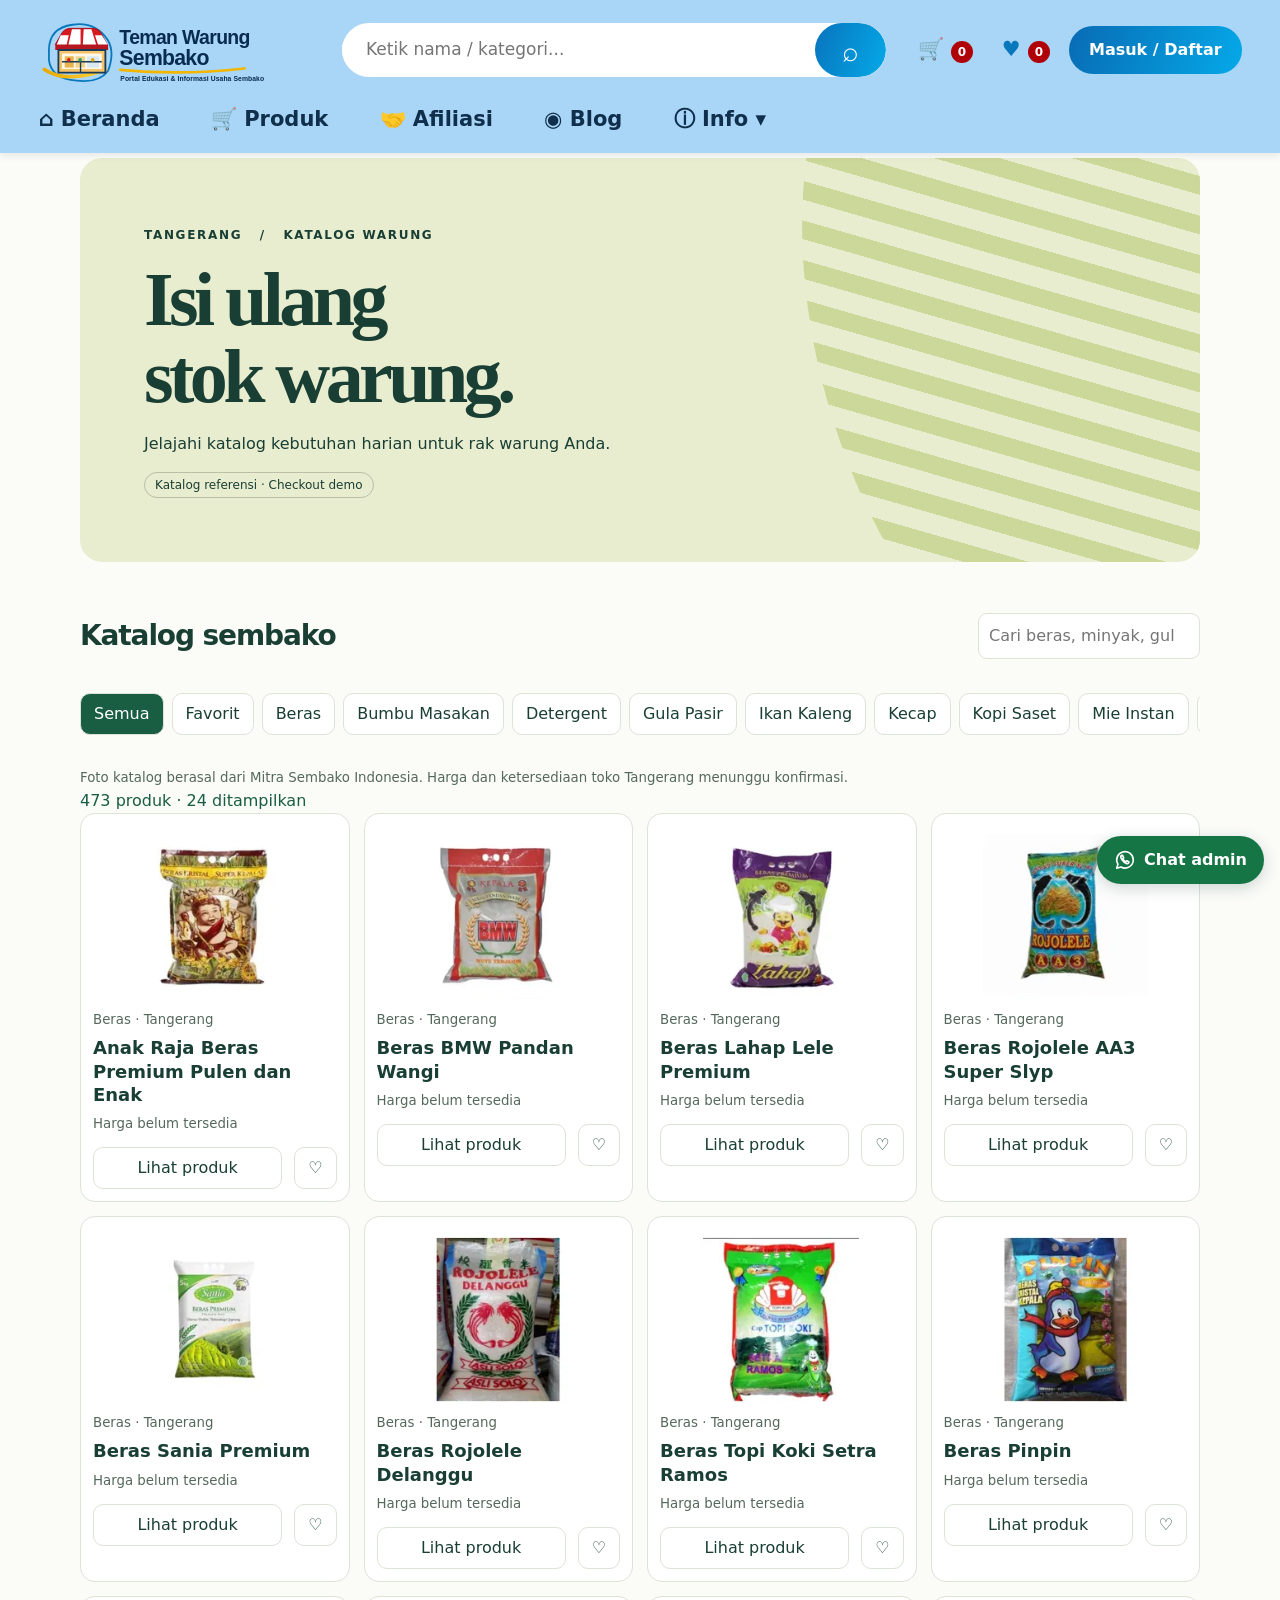
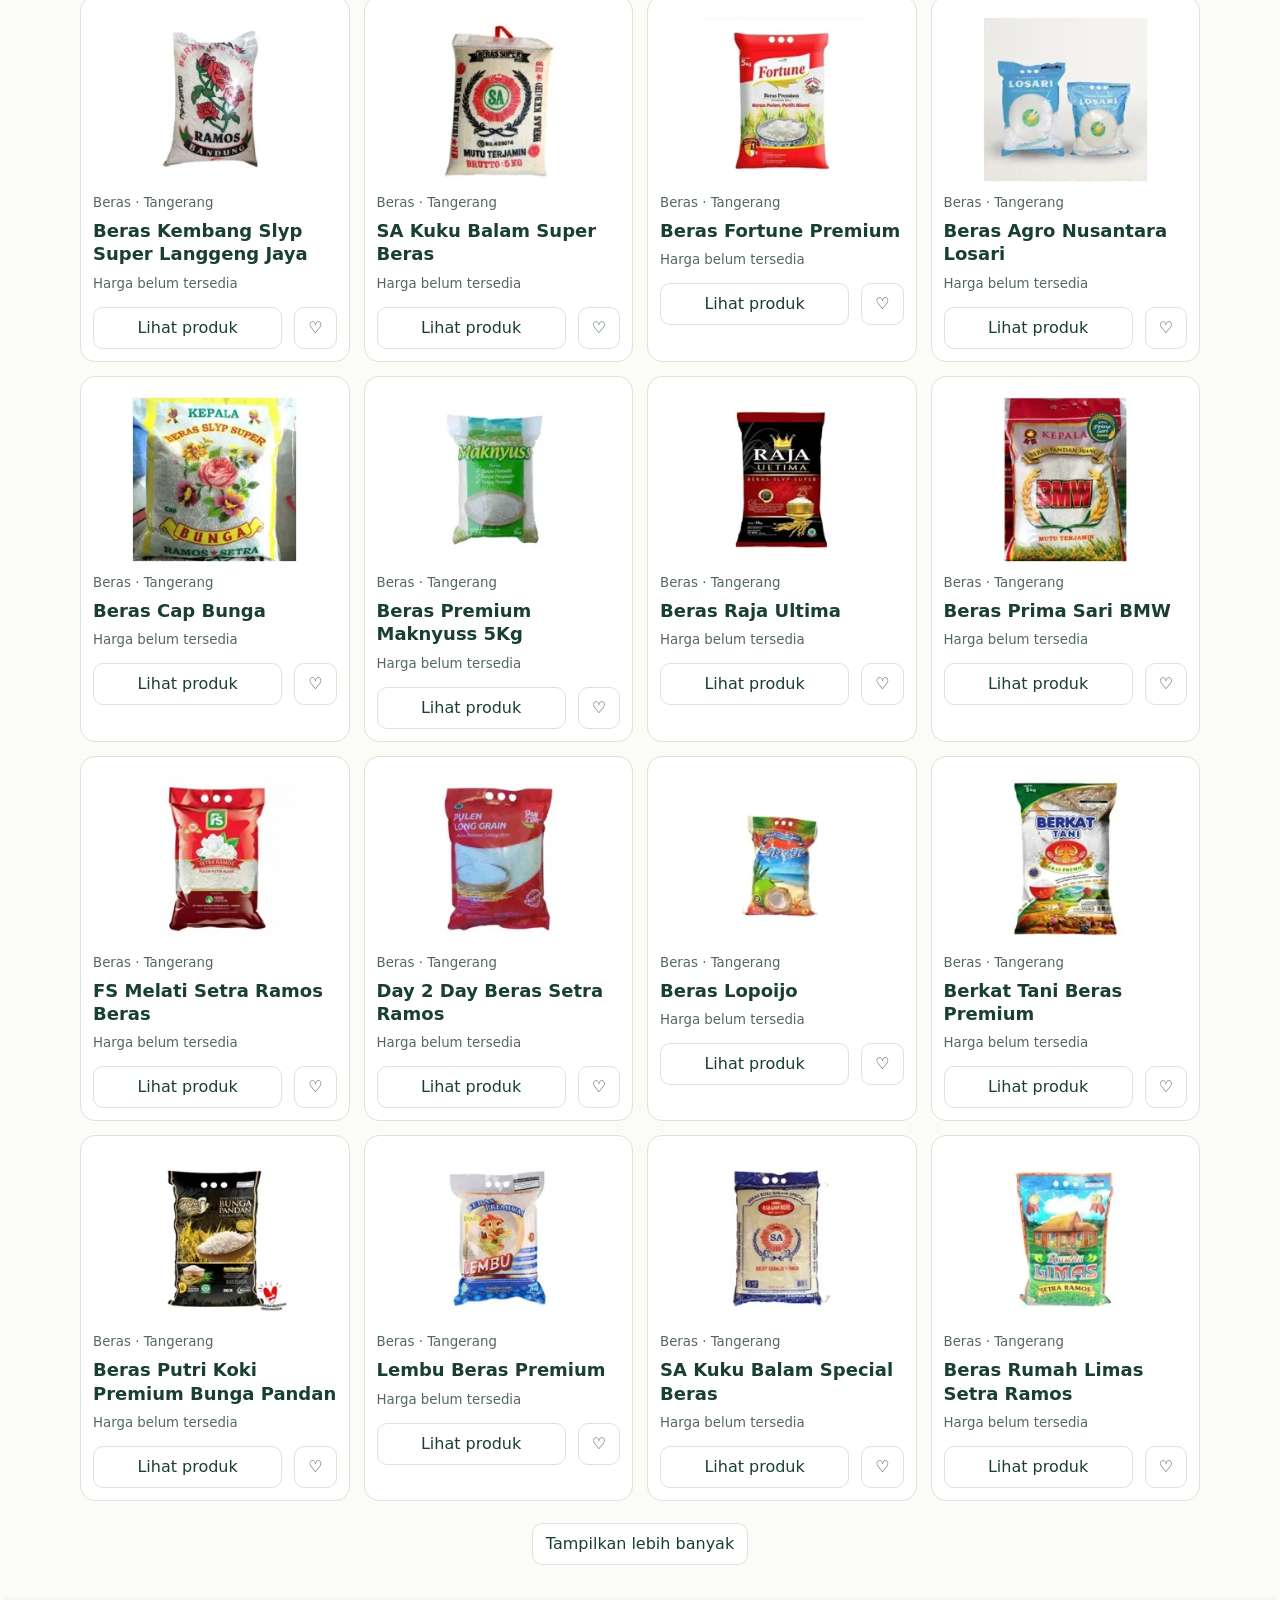
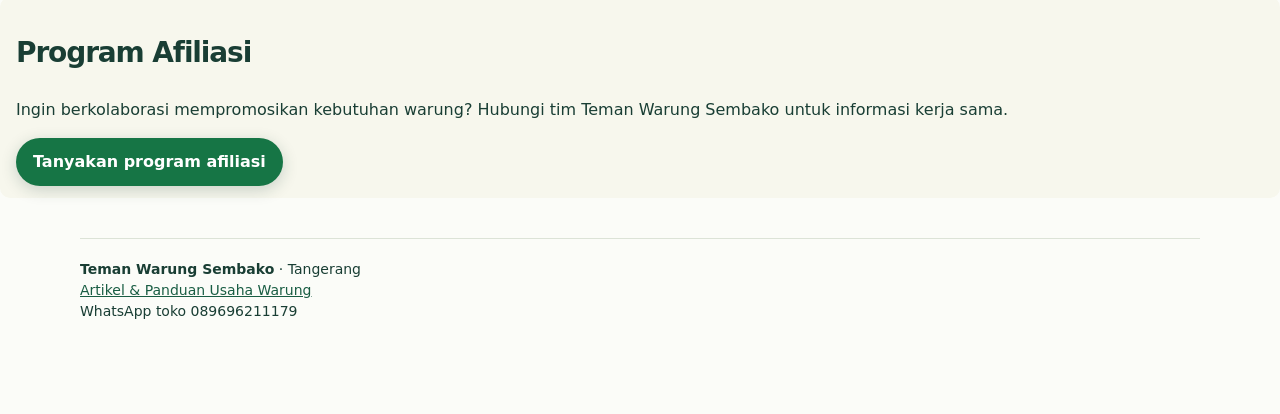
==== index.html @ 66d28ff1 "Integrate account login modal entry point" ====
<!doctype html><html lang="id"><head><meta charset="utf-8"><link rel="icon" type="image/svg+xml" href="/assets/teman-warung-sembako-icon.svg"><meta name="viewport" content="width=device-width,initial-scale=1"><meta name="description" content="Teman Warung Sembako menyediakan katalog kebutuhan warung di Tangerang serta panduan memilih produk dan mengelola usaha warung."><meta name="robots" content="index,follow"><link rel="canonical" href="https://teman-warung-sembangko.vercel.app/"><title>Teman Warung Sembako | Katalog Sembako Tangerang & Panduan Warung</title><meta property="og:title" content="Teman Warung Sembako"><meta property="og:description" content="Katalog kebutuhan warung dan panduan praktis usaha sembako di Tangerang.">
<style>
:root{--ink:#193e34;--green:#195d43;--cream:#f7f7ed;--line:#dce3d7}*{box-sizing:border-box}body{margin:0;color:var(--ink);background:#fbfcf8;font:16px/1.5 system-ui,sans-serif}header,main,footer{width:min(1120px,92%);margin:auto}header,.bar,.row{display:flex;align-items:center;justify-content:space-between;gap:12px}header{padding:20px 0}.brand{font-weight:850;letter-spacing:-.05em;font-size:22px}.brand i{font-style:normal;background:var(--green);color:#fff;padding:6px 9px;border-radius:10px;margin-right:8px}button,input,select,textarea{font:inherit}button{cursor:pointer;border:1px solid var(--line);border-radius:10px;background:white;color:var(--ink);padding:8px 13px}button:hover,button:focus-visible{border-color:var(--green)}.primary,.active{background:var(--green);color:white}.hero{background:#e9edcf;border-radius:22px;position:relative;overflow:hidden;padding:clamp(25px,5vw,66px);margin:5px 0 30px}.hero:after{content:"";position:absolute;right:-8%;top:-55%;width:42%;height:200%;background:repeating-linear-gradient(32deg,#ccd899 0 18px,transparent 18px 38px);transform:rotate(-16deg);border-radius:50%;pointer-events:none}.hero>*{position:relative;z-index:1}.eyebrow{font-size:12px;letter-spacing:.14em;font-weight:750;text-transform:uppercase}h1{font:700 clamp(36px,6vw,76px)/1.02 Georgia,serif;letter-spacing:-.06em;margin:15px 0}.hero p{max-width:65%}h2{letter-spacing:-.04em;font-size:28px}.filters{display:flex;flex-wrap:wrap;gap:8px;margin:8px 0 20px}.bar input,input,select,textarea{border:1px solid var(--line);border-radius:9px;padding:10px;background:white;color:var(--ink);max-width:100%}.grid{display:grid;grid-template-columns:repeat(4,1fr);gap:14px}.card{border:1px solid var(--line);background:white;padding:12px;border-radius:15px}.art{display:grid;place-items:center;width:100%;border:0;border-radius:10px;background:var(--tint);height:140px;position:relative}.art svg{width:85px;height:100px;filter:drop-shadow(2px 6px 2px #0002)}.card h3{margin:5px 0;font-size:18px}.card small,small{color:#55685c}.card .row{margin-top:12px}.card .row button:first-child{flex:1}.card p{margin:4px 0}.tag{display:inline-block;border:1px solid #bbbfa6;border-radius:30px;padding:3px 10px;font-size:12px}.notice,aside{background:var(--cream);padding:12px 16px;border-radius:10px}footer{margin:40px auto 20px;border-top:1px solid var(--line);padding-top:20px;font-size:14px}dialog{border:1px solid var(--line);border-radius:18px;width:min(480px,94vw);color:var(--ink);max-height:90dvh;padding:22px}dialog::backdrop{background:#112b2588}dialog h2{margin:0;font-size:22px}dialog .bar{margin-bottom:16px}label{display:grid;gap:3px;margin:10px 0}dialog input,dialog select,dialog textarea{width:100%}.line{border-bottom:1px solid var(--line);padding:10px 0}.muted{font-size:13px}.full{width:100%;margin-top:12px}#status{min-height:1.5em;color:var(--green)}@media(max-width:760px){.grid{grid-template-columns:repeat(2,1fr)}.brand{font-size:17px}.hero:after{right:-20%}.bar.search{align-items:stretch;flex-direction:column}.bar.search h2{margin:0}.hero p{max-width:80%}}@media(max-width:420px){.card{padding:8px}.card .row{gap:4px}.card button{padding:7px}.brand i{display:none}.grid{gap:8px}.art{height:112px}}
.photo{display:block;width:100%;height:100%;max-width:210px;aspect-ratio:1;justify-self:center;background-size:400% 400%;background-repeat:no-repeat}.art{height:auto;aspect-ratio:1.5;background:#fff}.art .photo{height:auto;width:min(100%,165px)}.filters{flex-wrap:nowrap;overflow:auto;padding:5px 0 10px}.filters button{white-space:nowrap}.card h3{line-height:1.3}.more[hidden]{display:none}.more{display:block;margin:22px auto}.imgdetail{height:auto;aspect-ratio:2}.imgdetail .photo{width:min(100%,210px)}@media(max-width:600px){.art{aspect-ratio:1.1}.art .photo{max-width:140px}}.wa-cta{display:inline-flex;align-items:center;justify-content:center;gap:8px;background:#167545;color:#fff;border-radius:28px;padding:12px 17px;text-decoration:none;font-weight:700;box-shadow:0 4px 16px #143c3033}.wa-cta:focus-visible{outline:3px solid #dc981e;outline-offset:3px}.wa-cta svg{width:22px;height:22px;fill:none;stroke:currentColor;stroke-linejoin:round;stroke-width:1.8}#waFloat{position:fixed;bottom:max(16px,env(safe-area-inset-bottom));right:16px;z-index:4}#waDialog{margin-top:16px}footer{padding-bottom:72px}.site-header{width:100%;margin:0;padding:16px 0 0;background:#a9d5f6;color:#123b5b;box-shadow:0 2px 8px #102b421c;position:relative;z-index:5}.header-inner{width:min(1320px,94%);margin:auto}.header-top{display:flex;align-items:center;justify-content:space-between;gap:22px;flex-wrap:wrap}.site-header .brand{display:flex;align-items:center;gap:9px;color:#102f4c;text-decoration:none;font-size:clamp(17px,2vw,23px);font-weight:850;letter-spacing:-.04em;white-space:nowrap}.site-header .brand i{font-style:normal;border:1px solid #174e73;border-radius:50%;padding:9px 7px;background:transparent;color:#123b5b;font-size:18px}.header-search{display:flex;align-items:center;flex:1;max-width:650px;min-width:220px;background:#fff;border-radius:32px;overflow:hidden;height:54px}.header-search input{border:0!important;outline:0;box-shadow:none;width:100%;padding:0 24px!important;font-size:17px}.header-search button{height:54px;width:78px;border:0;border-radius:32px;background:linear-gradient(110deg,#0874bd,#05a9e8);color:white;font-size:28px}.header-actions{display:flex;align-items:center;gap:9px}.header-actions button{border:0;background:transparent;color:#0878bd;font-size:21px;font-weight:750;padding:8px 10px}.header-actions button span{display:inline-grid;place-items:center;min-width:22px;height:22px;padding:0 5px;border-radius:20px;background:#b00008;color:#fff;font-size:12px}.header-actions .login-button{border-radius:28px;background:linear-gradient(110deg,#086bb4,#05a9e8);color:#fff;font-size:16px;padding:12px 20px}.main-nav{display:flex;align-items:center;gap:clamp(18px,4vw,52px);padding:20px 0 17px;flex-wrap:wrap}.main-nav>a,.info-menu summary{color:#102f4c;text-decoration:none;font-size:clamp(16px,1.7vw,21px);font-weight:650;cursor:pointer;list-style:none}.info-menu{position:relative}.info-menu summary::-webkit-details-marker{display:none}.info-dropdown{position:absolute;top:calc(100% + 12px);left:0;min-width:175px;padding:9px;background:#fff;border:1px solid #d6e8f5;border-radius:12px;box-shadow:0 10px 25px #123b5b20;display:grid;gap:5px}.info-dropdown a{padding:8px 10px;color:#123b5b;text-decoration:none;border-radius:7px}.info-dropdown a:hover{background:#eaf6ff}@media(max-width:760px){.header-top{gap:10px}.header-search{order:3;flex-basis:100%;max-width:none;height:46px}.header-search button{height:46px;width:60px}.header-actions{margin-left:auto}.header-actions .login-button{font-size:13px;padding:10px 13px}.main-nav{gap:17px;padding:15px 0}.main-nav>a,.info-menu summary{font-size:15px}}@media(max-width:430px){.site-header .brand span{max-width:155px;white-space:normal;line-height:1.1}.header-actions{gap:2px}.header-actions button{font-size:17px;padding:6px}.header-actions .login-button{font-size:12px}.main-nav{gap:12px}.main-nav>a,.info-menu summary{font-size:13px}}.site-header .brand{display:flex;align-items:center;flex:0 0 auto;line-height:0}.site-header .brand img{display:block;width:clamp(220px,22vw,310px);height:auto;max-height:78px;object-fit:contain}.site-header .brand i{display:none}@media(max-width:760px){.site-header .brand img{width:clamp(190px,48vw,260px);max-height:66px}}@media(max-width:430px){.site-header .brand img{width:190px;max-height:58px}}</style></head><body><header class="site-header"><div class="header-inner"><div class="header-top"><a class="brand" href="/" aria-label="Teman Warung Sembako - Beranda"><img src="/assets/teman-warung-sembako-logo.svg" alt="Teman Warung Sembako — Portal Edukasi dan Informasi Usaha Sembako"></a><form class="header-search" id="headerSearch" action="/" role="search"><input type="search" name="q" id="searchTop" placeholder="Ketik nama / kategori..." aria-label="Cari artikel dan panduan"><button type="submit" aria-label="Cari">⌕</button></form><div class="header-actions"><button type="button" id="basket" aria-label="Keranjang">🛒 <span id="basketCount">0</span></button><button type="button" id="favoriteTop" aria-label="Favorit">♥ <span id="favoriteCount">0</span></button><button type="button" id="accountTop" class="login-button">Masuk / Daftar</button></div></div><nav class="main-nav" aria-label="Navigasi utama"><a href="/">⌂ Beranda</a><a href="/#katalog">🛒 Produk</a><a href="/#afiliasi">🤝 Afiliasi</a><a href="/blog/">◉ Blog</a><details class="info-menu"><summary>ⓘ Info ▾</summary><div class="info-dropdown"><a href="/#tentang">Tentang Kami</a><a href="/#kontak">Hubungi Kami</a></div></details></nav></div></header><main><section class="hero"><span class="eyebrow">Tangerang &nbsp; / &nbsp; Katalog warung</span><h1>Isi ulang<br>stok warung.</h1><p>Jelajahi katalog kebutuhan harian untuk rak warung Anda.</p><span class="tag">Katalog referensi · Checkout demo</span></section><section id="katalog"><div class="bar search"><h2>Katalog sembako</h2><input id="search" type="search" placeholder="Cari beras, minyak, gula…" aria-label="Cari produk"></div><div class="filters" id="filters"></div><small>Foto katalog berasal dari Mitra Sembako Indonesia. Harga dan ketersediaan toko Tangerang menunggu konfirmasi.</small><div id="status" role="status"></div><div id="grid" class="grid"></div></section><button class="more" id="more" hidden>Tampilkan lebih banyak</button></main><section id="afiliasi" class="notice" style="margin:32px 0"><h2>Program Afiliasi</h2><p>Ingin berkolaborasi mempromosikan kebutuhan warung? Hubungi tim Teman Warung Sembako untuk informasi kerja sama.</p><a class="wa-cta" href="https://wa.me/6289696211179" target="_blank" rel="noopener noreferrer">Tanyakan program afiliasi</a></section><footer id="tentang"><b>Teman Warung Sembako</b> · Tangerang<br><a href="/blog/" style="color:var(--green)">Artikel & Panduan Usaha Warung</a><br><span id="kontak">WhatsApp toko 089696211179</span></footer><a class="wa-cta" target="_blank" rel="noopener noreferrer" href="https://wa.me/6289696211179" id="waFloat"><svg viewBox="0 0 24 24" aria-hidden="true"><path d="M21 11.6a9 9 0 0 1-13.4 8L3 21l1.3-4.5A9 9 0 1 1 21 11.6Z"/><path d="M8 7c-2 2 2 8 6 9 1 .2 2-.6 2.4-1.9l-2.5-1.3-1 1c-1.6-.7-2.6-1.6-3.2-3.1l.8-1L9.4 7Z"/></svg>Chat admin</a><dialog id="box"><div class="bar"><h2 id="heading"></h2><button id="closeBox" aria-label="Tutup">✕</button></div><div id="panel"></div><a class="wa-cta" target="_blank" rel="noopener noreferrer" href="https://wa.me/6289696211179" id="waDialog"><svg viewBox="0 0 24 24" aria-hidden="true"><path d="M21 11.6a9 9 0 0 1-13.4 8L3 21l1.3-4.5A9 9 0 1 1 21 11.6Z"/><path d="M8 7c-2 2 2 8 6 9 1 .2 2-.6 2.4-1.9l-2.5-1.3-1 1c-1.6-.7-2.6-1.6-3.2-3.1l.8-1L9.4 7Z"/></svg>Chat admin</a></dialog>
<script src="catalog.js"></script>
<script>
'use strict';
const escapeText=value=>String(value).replace(/[&<>"']/g,c=>({'&':'&amp;','<':'&lt;','>':'&gt;','"':'&quot;',"'":'&#39;'}[c]));
const products=CATALOG.map(([name,category,image,source],i)=>[escapeText(name),category,'','#ffffff',[['Unit katalog',null]],image,source,i]);
const $=id=>document.getElementById(id),rp=n=>'Rp'+n.toLocaleString('id-ID');
function read(key,fallback){try{return JSON.parse(localStorage.getItem('tws-reference-v1-'+key))||fallback}catch{return fallback}}
function save(key,value){try{localStorage.setItem('tws-reference-v1-'+key,JSON.stringify(value))}catch{}}
let limit=24;let cart=read('cart',{}),favorites=read('favorites',[]),category='Semua';
if(!Array.isArray(favorites))favorites=[];
if(!cart||typeof cart!=='object'||Array.isArray(cart))cart={};
for(const [key,n] of Object.entries(cart)){const [i,v]=key.split('-');if(!/^\d+-\d+$/.test(key)||!products[i]?.[4][v]||!Number.isInteger(n)||n<1||n>999)delete cart[key]}
function pack(p){return '<span role="img" aria-label="'+p[0]+'" class="photo" style="background-image:url(assets/sheet-'+Math.floor(p[7]/16)+'.webp);background-position:'+((p[7]%4)*100/3)+'% '+(Math.floor((p[7]%16)/4)*100/3)+'%"></span>'}
function button(label,action,cls=''){const b=document.createElement('button');b.textContent=label;b.className=cls;b.onclick=action;return b}
function render(){updateChat();const f=$('filters');f.replaceChildren();for(const c of ['Semua','Favorit',...new Set(products.map(p=>p[1]))])f.append(button(c,()=>{category=c;limit=24;render()},category===c?'active':''));const grid=$('grid');grid.replaceChildren();let matched=0;products.forEach((p,i)=>{if((category==='Favorit'?!favorites.includes(i):category!=='Semua'&&category!==p[1])||!p[0].toLowerCase().includes($('search').value.trim().toLowerCase()))return;matched++;if(matched>limit)return;const el=document.createElement('article');el.className='card';el.innerHTML='<button class="art" style="--tint:'+p[3]+'" aria-label="Detail '+p[0]+'">'+pack(p)+'</button><small>'+p[1]+' · Tangerang</small><h3>'+p[0]+'</h3><p><small>Harga belum tersedia</small></p><div class="row"></div>';el.firstChild.onclick=()=>detail(i);const fav=button(favorites.includes(i)?'♥':'♡',()=>{favorites=favorites.includes(i)?favorites.filter(x=>x!==i):[...favorites,i];save('favorites',favorites);render()});fav.setAttribute('aria-label','Favorit '+p[0]);fav.setAttribute('aria-pressed',favorites.includes(i));el.lastChild.append(button('Lihat produk',()=>detail(i)),fav);grid.append(el)});$('more').hidden=matched<=limit;$('status').textContent=matched+' produk · '+Math.min(matched,limit)+' ditampilkan';if(!grid.children.length)grid.textContent='Belum ada produk yang cocok.';$('basketCount').textContent=Object.values(cart).reduce((a,b)=>a+b,0);$('favoriteCount').textContent=favorites.length}
function modal(title,html,productId=null){chatView={title,productId};$('heading').textContent=title;$('panel').innerHTML=html;if(!$('box').open)$('box').showModal();updateChat()}
function detail(i){const p=products[i];modal(p[0],'<div class="art imgdetail" style="--tint:'+p[3]+'">'+pack(p)+'</div><small><a target="_blank" rel="noopener" href="'+p[5]+'">Buka foto ukuran asli</a> · Sumber: <a rel="noopener" target="_blank" href="'+p[6]+'">Mitra Sembako Indonesia</a>. Stok dan harga Tangerang belum dikonfirmasi.</small><form id="choose"><label>Kemasan<select id="variant">'+p[4].map(([s,n],v)=>'<option value="'+v+'">'+s+' · harga menunggu konfirmasi</option>').join('')+'</select></label><label>Jumlah<input id="qty" type="number" min="1" max="999" value="1" required></label><button class="primary full">Tambah ke keranjang</button></form>',i);$('choose').onsubmit=e=>{e.preventDefault();const k=i+'-'+$('variant').value;cart[k]=Math.min(999,(cart[k]||0)+Number($('qty').value));save('cart',cart);render();basket()}}
function subtotal(){return Object.entries(cart).reduce((sum,[k,n])=>{const [i,v]=k.split('-');return sum+n*products[i][4][v][1]},0)}
function basket(){modal('Keranjang belanja','');if(!Object.keys(cart).length){$('panel').textContent='Keranjang masih kosong. Pilih produk dari katalog.';return}for(const [k,n] of Object.entries(cart)){const [i,v]=k.split('-'),p=products[i],line=document.createElement('div');line.className='line';line.innerHTML='<b>'+p[0]+'</b> · '+p[4][v][0]+'<div class="row"><span>'+'Harga belum tersedia'+'</span><span></span></div>';const controls=line.querySelector('.row').lastChild;for(const d of [-1,0,1]){if(!d){controls.append(' '+n+' ');continue}const b=button(d<0?'−':'+',()=>{cart[k]=Math.min(999,cart[k]+d);if(!cart[k])delete cart[k];save('cart',cart);render();basket()});b.setAttribute('aria-label',(d<0?'Kurangi ':'Tambah ')+p[0]);controls.append(b)}$('panel').append(line)}$('panel').append(button('Coba checkout',checkout,'primary full'))}
function checkout(){modal('Checkout simulasi','<aside>Gunakan data contoh. Seluruh proses berlangsung di perangkat ini.</aside><form id="order"><label>Nama penerima<input required placeholder="Nama contoh"></label><label>Alamat tujuan<textarea required placeholder="Jalan, kota, kode pos contoh"></textarea></label><label>Pengiriman simulasi<select id="delivery"><option value="12000">Reguler · Rp12.000</option><option value="22000">Ekspres · Rp22.000</option></select></label><label>Pembayaran simulasi<select id="pay"><option>Virtual account</option><option>QRIS</option><option>Transfer bank</option></select></label><div id="total" class="notice"></div><button class="primary full">Buat pesanan demo</button></form>');const update=()=>{$('total').textContent='Ongkir contoh '+rp(+$('delivery').value)+'. Total akhir menunggu harga produk.'};update();$('delivery').onchange=update;$('order').onsubmit=e=>{e.preventDefault();const amount=subtotal()+Number($('delivery').value),method=$('pay').value;cart={};save('cart',cart);render();modal('Ringkasan pesanan demo','<b>DEMO-'+Date.now().toString(36).toUpperCase()+'</b><p>Ongkir simulasi <strong>'+rp(amount)+'</strong><br>Total pesanan menunggu harga produk.<br>Metode simulasi: '+method+'</p><aside>Simulasi selesai. Tidak ada tagihan atau pengiriman barang.</aside>')}}
let chatView=null;
function productKey(index){return new URL(CATALOG[index][3]).pathname.split('/').pop()}
function chatOrigin(){
  const url=new URL(location.pathname,location.origin);
  let label='Katalog utama',product='';
  if(chatView && $('box').open){
    label=chatView.title;
    if(chatView.productId!==null){
      product=CATALOG[chatView.productId][0];
      label='Detail produk';
      url.hash='produk='+encodeURIComponent(productKey(chatView.productId));
    }
  }else if(category!=='Semua'){
    label=category==='Favorit'?'Favorit':'Kategori '+category;
    url.hash='kategori='+encodeURIComponent(category);
  }
  if(!$('box').open && $('search').value.trim())label+=' · hasil pencarian';
  return {label,product,url:url.href};
}
function updateChat(){
  const {label,product,url}=chatOrigin();
  const message=['Halo Admin Teman Warung Sembako, saya ingin bertanya.',product && 'Produk: '+product,'Asal halaman: '+label,'Tautan: '+url].filter(Boolean).join('\n');
  for(const id of ['waFloat','waDialog'])$(id).href='https://wa.me/6289696211179?text='+encodeURIComponent(message);
}
function trackChat(){
  updateChat();
  const {label,product,url}=chatOrigin();
  window.dataLayer=window.dataLayer||[];
  window.dataLayer.push({event:'whatsapp_click',source_view:label,product_name:product,source_url:url});
}
function openSharedView(){
  const params=new URLSearchParams(location.hash.slice(1));
  const key=params.get('produk');
  if(key){
    const found=CATALOG.findIndex((_,i)=>productKey(i)===key);
    if(found>=0){detail(found);return}
  }
  const selected=params.get('kategori');
  if(selected==='Favorit'||CATALOG.some(item=>item[1]===selected)){category=selected;render()}
}
$('box').addEventListener('close',()=>{chatView=null;updateChat()});
for(const id of ['waFloat','waDialog'])$(id).addEventListener('click',trackChat);$('favoriteTop').onclick=()=>{category='Favorit';location.hash='favorit';$('katalog').scrollIntoView({behavior:'smooth'});render()};$('accountTop').onclick=()=>window.TWSAuth?.open();$('headerSearch').addEventListener('submit',e=>{e.preventDefault();$('search').value=$('searchTop').value;limit=24;render();$('katalog').scrollIntoView({behavior:'smooth'})});$('search').addEventListener('input',()=>{$('searchTop').value=$('search').value});
$('more').onclick=()=>{limit+=24;render()};$('search').oninput=()=>{limit=24;render()};$('basket').onclick=basket;$('closeBox').onclick=()=>$('box').close();const initialQuery=new URLSearchParams(location.search).get('q');if(initialQuery){$('search').value=initialQuery;$('searchTop').value=initialQuery}render();openSharedView();
</script><style id="tws-auth-style">.auth-tabs{display:flex;gap:8px;margin:12px 0 18px}.auth-tabs button{flex:1}.auth-tabs .active{background:var(--green);color:#fff}.auth-form label{font-weight:650}.auth-form input{width:100%}.auth-note{background:#eef5ed;border-radius:10px;padding:10px 12px;font-size:13px;margin:10px 0}.auth-google{width:100%;margin-top:10px}.auth-actions{display:flex;gap:8px;flex-wrap:wrap}.auth-actions button{flex:1}.auth-error{color:#a12626;min-height:1.4em}.auth-success{color:#17633f;min-height:1.4em}.account-card{border:1px solid var(--line);border-radius:12px;padding:14px}.auth-small{font-size:12px;color:#58685e}</style><script type="module" src="/auth.js"></script></body></html>
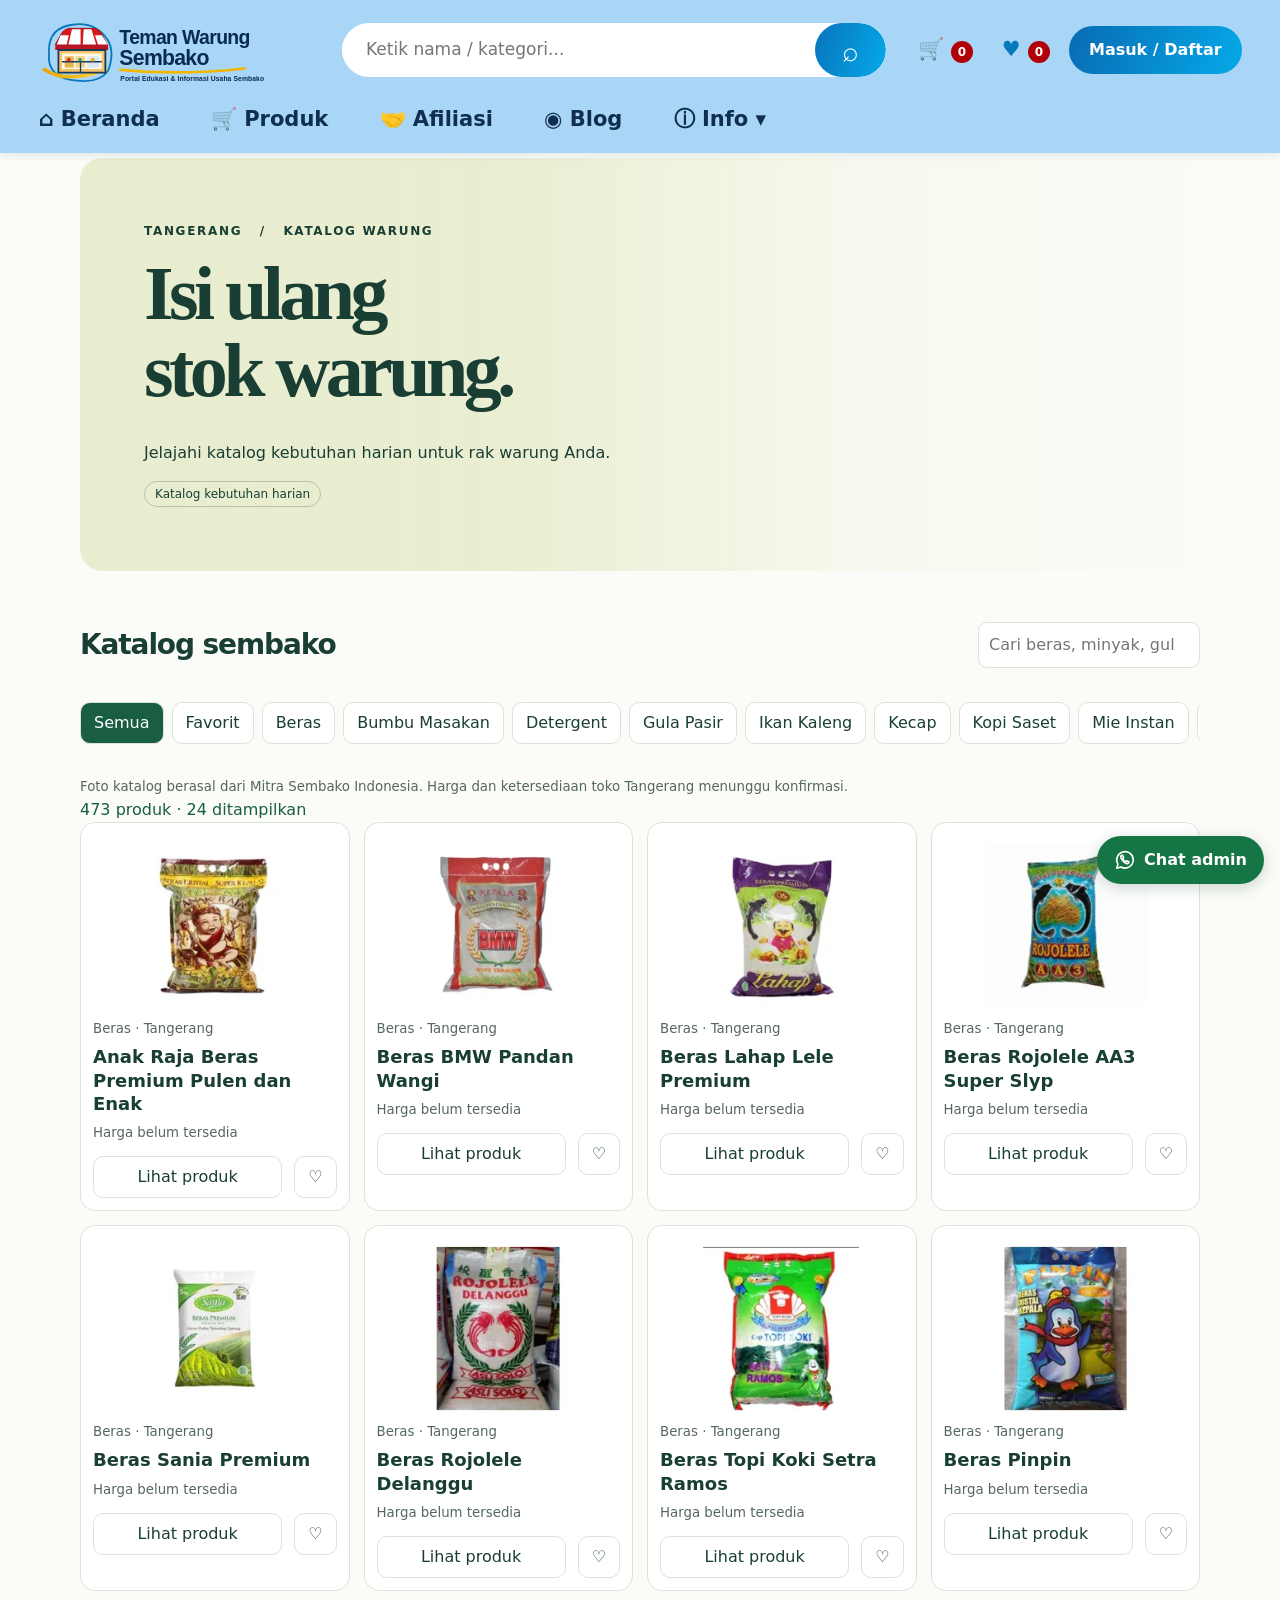
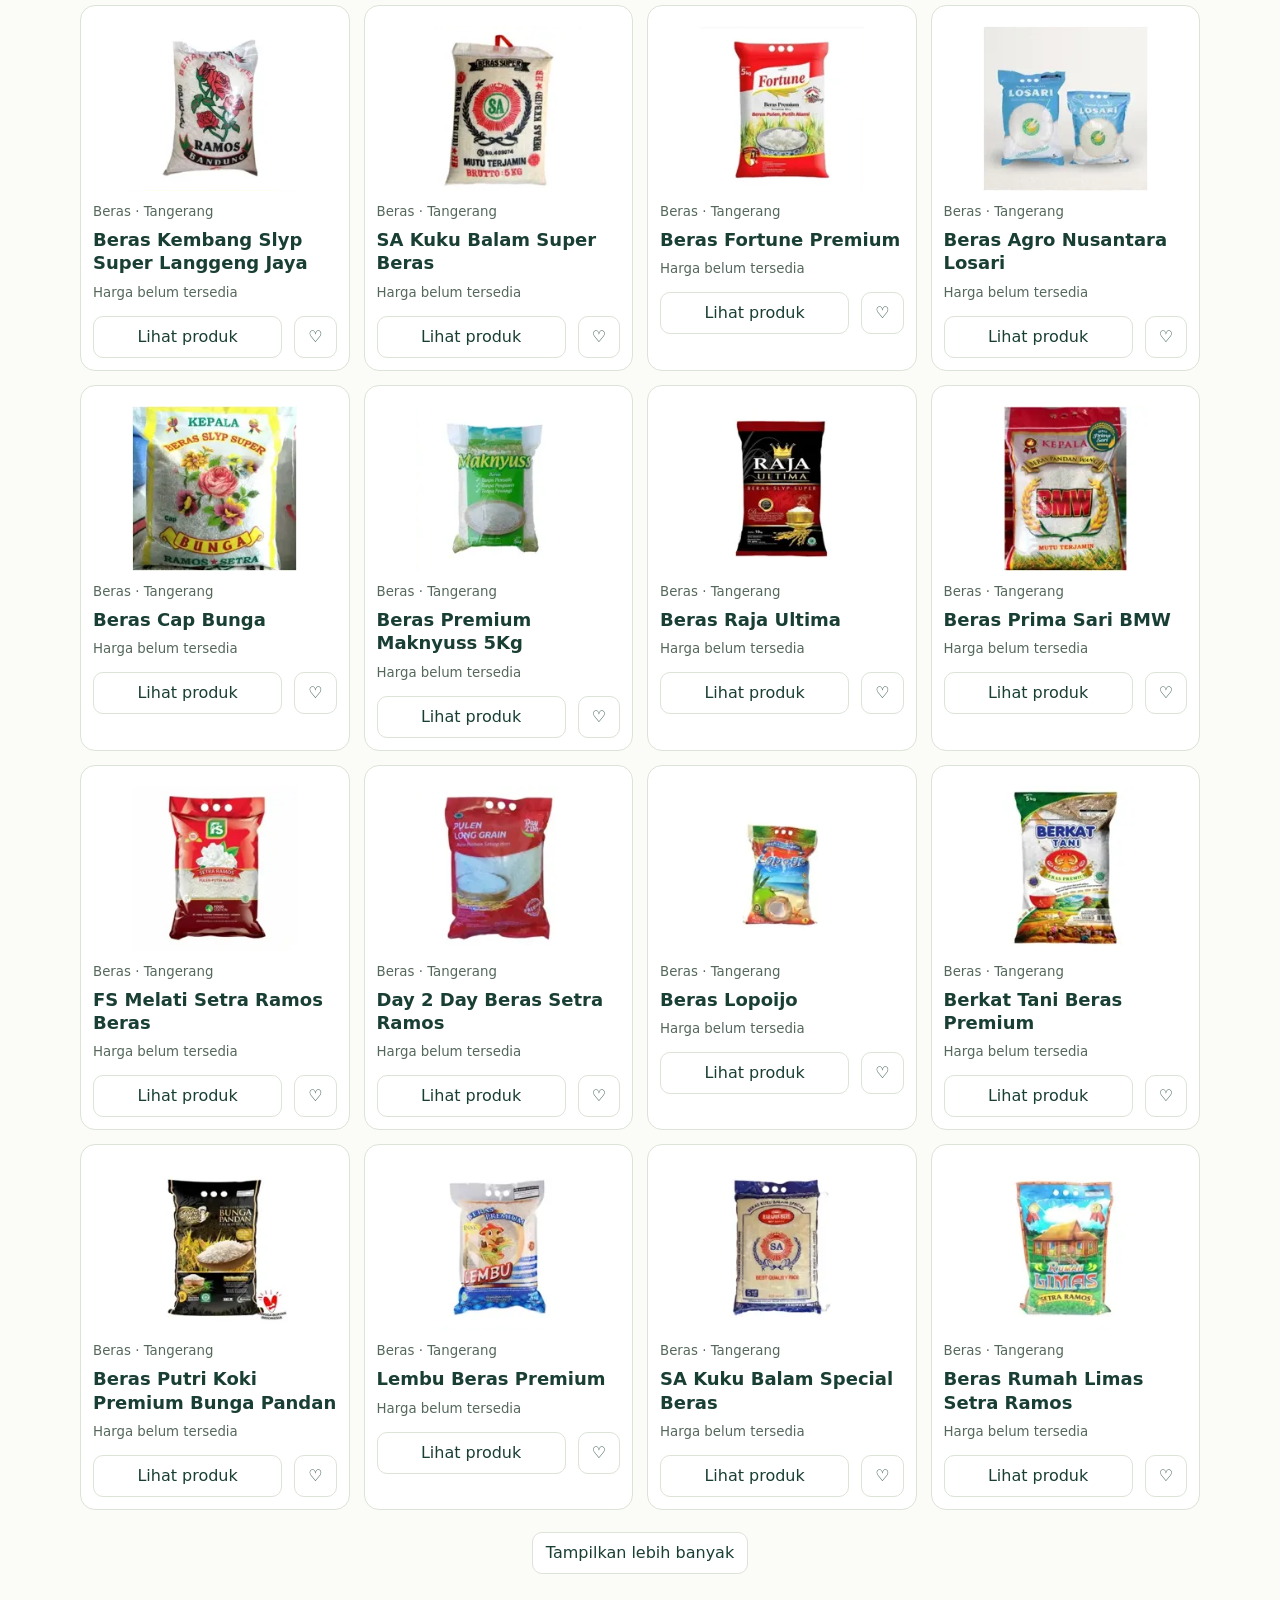
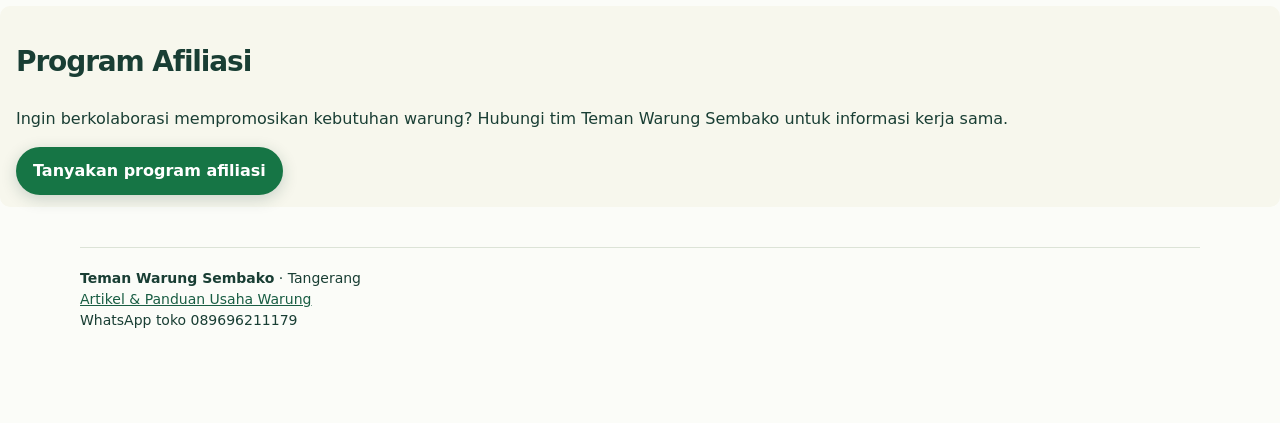
==== commit 09356f98: "Refresh homepage hero banner and remove demo wording" ====
--- a/index.html
+++ b/index.html
@@ -1,7 +1,7 @@
 <!doctype html><html lang="id"><head><meta charset="utf-8"><link rel="icon" type="image/svg+xml" href="/assets/teman-warung-sembako-icon.svg"><meta name="viewport" content="width=device-width,initial-scale=1"><meta name="description" content="Teman Warung Sembako menyediakan katalog kebutuhan warung di Tangerang serta panduan memilih produk dan mengelola usaha warung."><meta name="robots" content="index,follow"><link rel="canonical" href="https://teman-warung-sembangko.vercel.app/"><title>Teman Warung Sembako | Katalog Sembako Tangerang & Panduan Warung</title><meta property="og:title" content="Teman Warung Sembako"><meta property="og:description" content="Katalog kebutuhan warung dan panduan praktis usaha sembako di Tangerang.">
 <style>
-:root{--ink:#193e34;--green:#195d43;--cream:#f7f7ed;--line:#dce3d7}*{box-sizing:border-box}body{margin:0;color:var(--ink);background:#fbfcf8;font:16px/1.5 system-ui,sans-serif}header,main,footer{width:min(1120px,92%);margin:auto}header,.bar,.row{display:flex;align-items:center;justify-content:space-between;gap:12px}header{padding:20px 0}.brand{font-weight:850;letter-spacing:-.05em;font-size:22px}.brand i{font-style:normal;background:var(--green);color:#fff;padding:6px 9px;border-radius:10px;margin-right:8px}button,input,select,textarea{font:inherit}button{cursor:pointer;border:1px solid var(--line);border-radius:10px;background:white;color:var(--ink);padding:8px 13px}button:hover,button:focus-visible{border-color:var(--green)}.primary,.active{background:var(--green);color:white}.hero{background:#e9edcf;border-radius:22px;position:relative;overflow:hidden;padding:clamp(25px,5vw,66px);margin:5px 0 30px}.hero:after{content:"";position:absolute;right:-8%;top:-55%;width:42%;height:200%;background:repeating-linear-gradient(32deg,#ccd899 0 18px,transparent 18px 38px);transform:rotate(-16deg);border-radius:50%;pointer-events:none}.hero>*{position:relative;z-index:1}.eyebrow{font-size:12px;letter-spacing:.14em;font-weight:750;text-transform:uppercase}h1{font:700 clamp(36px,6vw,76px)/1.02 Georgia,serif;letter-spacing:-.06em;margin:15px 0}.hero p{max-width:65%}h2{letter-spacing:-.04em;font-size:28px}.filters{display:flex;flex-wrap:wrap;gap:8px;margin:8px 0 20px}.bar input,input,select,textarea{border:1px solid var(--line);border-radius:9px;padding:10px;background:white;color:var(--ink);max-width:100%}.grid{display:grid;grid-template-columns:repeat(4,1fr);gap:14px}.card{border:1px solid var(--line);background:white;padding:12px;border-radius:15px}.art{display:grid;place-items:center;width:100%;border:0;border-radius:10px;background:var(--tint);height:140px;position:relative}.art svg{width:85px;height:100px;filter:drop-shadow(2px 6px 2px #0002)}.card h3{margin:5px 0;font-size:18px}.card small,small{color:#55685c}.card .row{margin-top:12px}.card .row button:first-child{flex:1}.card p{margin:4px 0}.tag{display:inline-block;border:1px solid #bbbfa6;border-radius:30px;padding:3px 10px;font-size:12px}.notice,aside{background:var(--cream);padding:12px 16px;border-radius:10px}footer{margin:40px auto 20px;border-top:1px solid var(--line);padding-top:20px;font-size:14px}dialog{border:1px solid var(--line);border-radius:18px;width:min(480px,94vw);color:var(--ink);max-height:90dvh;padding:22px}dialog::backdrop{background:#112b2588}dialog h2{margin:0;font-size:22px}dialog .bar{margin-bottom:16px}label{display:grid;gap:3px;margin:10px 0}dialog input,dialog select,dialog textarea{width:100%}.line{border-bottom:1px solid var(--line);padding:10px 0}.muted{font-size:13px}.full{width:100%;margin-top:12px}#status{min-height:1.5em;color:var(--green)}@media(max-width:760px){.grid{grid-template-columns:repeat(2,1fr)}.brand{font-size:17px}.hero:after{right:-20%}.bar.search{align-items:stretch;flex-direction:column}.bar.search h2{margin:0}.hero p{max-width:80%}}@media(max-width:420px){.card{padding:8px}.card .row{gap:4px}.card button{padding:7px}.brand i{display:none}.grid{gap:8px}.art{height:112px}}
-.photo{display:block;width:100%;height:100%;max-width:210px;aspect-ratio:1;justify-self:center;background-size:400% 400%;background-repeat:no-repeat}.art{height:auto;aspect-ratio:1.5;background:#fff}.art .photo{height:auto;width:min(100%,165px)}.filters{flex-wrap:nowrap;overflow:auto;padding:5px 0 10px}.filters button{white-space:nowrap}.card h3{line-height:1.3}.more[hidden]{display:none}.more{display:block;margin:22px auto}.imgdetail{height:auto;aspect-ratio:2}.imgdetail .photo{width:min(100%,210px)}@media(max-width:600px){.art{aspect-ratio:1.1}.art .photo{max-width:140px}}.wa-cta{display:inline-flex;align-items:center;justify-content:center;gap:8px;background:#167545;color:#fff;border-radius:28px;padding:12px 17px;text-decoration:none;font-weight:700;box-shadow:0 4px 16px #143c3033}.wa-cta:focus-visible{outline:3px solid #dc981e;outline-offset:3px}.wa-cta svg{width:22px;height:22px;fill:none;stroke:currentColor;stroke-linejoin:round;stroke-width:1.8}#waFloat{position:fixed;bottom:max(16px,env(safe-area-inset-bottom));right:16px;z-index:4}#waDialog{margin-top:16px}footer{padding-bottom:72px}.site-header{width:100%;margin:0;padding:16px 0 0;background:#a9d5f6;color:#123b5b;box-shadow:0 2px 8px #102b421c;position:relative;z-index:5}.header-inner{width:min(1320px,94%);margin:auto}.header-top{display:flex;align-items:center;justify-content:space-between;gap:22px;flex-wrap:wrap}.site-header .brand{display:flex;align-items:center;gap:9px;color:#102f4c;text-decoration:none;font-size:clamp(17px,2vw,23px);font-weight:850;letter-spacing:-.04em;white-space:nowrap}.site-header .brand i{font-style:normal;border:1px solid #174e73;border-radius:50%;padding:9px 7px;background:transparent;color:#123b5b;font-size:18px}.header-search{display:flex;align-items:center;flex:1;max-width:650px;min-width:220px;background:#fff;border-radius:32px;overflow:hidden;height:54px}.header-search input{border:0!important;outline:0;box-shadow:none;width:100%;padding:0 24px!important;font-size:17px}.header-search button{height:54px;width:78px;border:0;border-radius:32px;background:linear-gradient(110deg,#0874bd,#05a9e8);color:white;font-size:28px}.header-actions{display:flex;align-items:center;gap:9px}.header-actions button{border:0;background:transparent;color:#0878bd;font-size:21px;font-weight:750;padding:8px 10px}.header-actions button span{display:inline-grid;place-items:center;min-width:22px;height:22px;padding:0 5px;border-radius:20px;background:#b00008;color:#fff;font-size:12px}.header-actions .login-button{border-radius:28px;background:linear-gradient(110deg,#086bb4,#05a9e8);color:#fff;font-size:16px;padding:12px 20px}.main-nav{display:flex;align-items:center;gap:clamp(18px,4vw,52px);padding:20px 0 17px;flex-wrap:wrap}.main-nav>a,.info-menu summary{color:#102f4c;text-decoration:none;font-size:clamp(16px,1.7vw,21px);font-weight:650;cursor:pointer;list-style:none}.info-menu{position:relative}.info-menu summary::-webkit-details-marker{display:none}.info-dropdown{position:absolute;top:calc(100% + 12px);left:0;min-width:175px;padding:9px;background:#fff;border:1px solid #d6e8f5;border-radius:12px;box-shadow:0 10px 25px #123b5b20;display:grid;gap:5px}.info-dropdown a{padding:8px 10px;color:#123b5b;text-decoration:none;border-radius:7px}.info-dropdown a:hover{background:#eaf6ff}@media(max-width:760px){.header-top{gap:10px}.header-search{order:3;flex-basis:100%;max-width:none;height:46px}.header-search button{height:46px;width:60px}.header-actions{margin-left:auto}.header-actions .login-button{font-size:13px;padding:10px 13px}.main-nav{gap:17px;padding:15px 0}.main-nav>a,.info-menu summary{font-size:15px}}@media(max-width:430px){.site-header .brand span{max-width:155px;white-space:normal;line-height:1.1}.header-actions{gap:2px}.header-actions button{font-size:17px;padding:6px}.header-actions .login-button{font-size:12px}.main-nav{gap:12px}.main-nav>a,.info-menu summary{font-size:13px}}.site-header .brand{display:flex;align-items:center;flex:0 0 auto;line-height:0}.site-header .brand img{display:block;width:clamp(220px,22vw,310px);height:auto;max-height:78px;object-fit:contain}.site-header .brand i{display:none}@media(max-width:760px){.site-header .brand img{width:clamp(190px,48vw,260px);max-height:66px}}@media(max-width:430px){.site-header .brand img{width:190px;max-height:58px}}</style></head><body><header class="site-header"><div class="header-inner"><div class="header-top"><a class="brand" href="/" aria-label="Teman Warung Sembako - Beranda"><img src="/assets/teman-warung-sembako-logo.svg" alt="Teman Warung Sembako — Portal Edukasi dan Informasi Usaha Sembako"></a><form class="header-search" id="headerSearch" action="/" role="search"><input type="search" name="q" id="searchTop" placeholder="Ketik nama / kategori..." aria-label="Cari artikel dan panduan"><button type="submit" aria-label="Cari">⌕</button></form><div class="header-actions"><button type="button" id="basket" aria-label="Keranjang">🛒 <span id="basketCount">0</span></button><button type="button" id="favoriteTop" aria-label="Favorit">♥ <span id="favoriteCount">0</span></button><button type="button" id="accountTop" class="login-button">Masuk / Daftar</button></div></div><nav class="main-nav" aria-label="Navigasi utama"><a href="/">⌂ Beranda</a><a href="/#katalog">🛒 Produk</a><a href="/#afiliasi">🤝 Afiliasi</a><a href="/blog/">◉ Blog</a><details class="info-menu"><summary>ⓘ Info ▾</summary><div class="info-dropdown"><a href="/#tentang">Tentang Kami</a><a href="/#kontak">Hubungi Kami</a></div></details></nav></div></header><main><section class="hero"><span class="eyebrow">Tangerang &nbsp; / &nbsp; Katalog warung</span><h1>Isi ulang<br>stok warung.</h1><p>Jelajahi katalog kebutuhan harian untuk rak warung Anda.</p><span class="tag">Katalog referensi · Checkout demo</span></section><section id="katalog"><div class="bar search"><h2>Katalog sembako</h2><input id="search" type="search" placeholder="Cari beras, minyak, gula…" aria-label="Cari produk"></div><div class="filters" id="filters"></div><small>Foto katalog berasal dari Mitra Sembako Indonesia. Harga dan ketersediaan toko Tangerang menunggu konfirmasi.</small><div id="status" role="status"></div><div id="grid" class="grid"></div></section><button class="more" id="more" hidden>Tampilkan lebih banyak</button></main><section id="afiliasi" class="notice" style="margin:32px 0"><h2>Program Afiliasi</h2><p>Ingin berkolaborasi mempromosikan kebutuhan warung? Hubungi tim Teman Warung Sembako untuk informasi kerja sama.</p><a class="wa-cta" href="https://wa.me/6289696211179" target="_blank" rel="noopener noreferrer">Tanyakan program afiliasi</a></section><footer id="tentang"><b>Teman Warung Sembako</b> · Tangerang<br><a href="/blog/" style="color:var(--green)">Artikel & Panduan Usaha Warung</a><br><span id="kontak">WhatsApp toko 089696211179</span></footer><a class="wa-cta" target="_blank" rel="noopener noreferrer" href="https://wa.me/6289696211179" id="waFloat"><svg viewBox="0 0 24 24" aria-hidden="true"><path d="M21 11.6a9 9 0 0 1-13.4 8L3 21l1.3-4.5A9 9 0 1 1 21 11.6Z"/><path d="M8 7c-2 2 2 8 6 9 1 .2 2-.6 2.4-1.9l-2.5-1.3-1 1c-1.6-.7-2.6-1.6-3.2-3.1l.8-1L9.4 7Z"/></svg>Chat admin</a><dialog id="box"><div class="bar"><h2 id="heading"></h2><button id="closeBox" aria-label="Tutup">✕</button></div><div id="panel"></div><a class="wa-cta" target="_blank" rel="noopener noreferrer" href="https://wa.me/6289696211179" id="waDialog"><svg viewBox="0 0 24 24" aria-hidden="true"><path d="M21 11.6a9 9 0 0 1-13.4 8L3 21l1.3-4.5A9 9 0 1 1 21 11.6Z"/><path d="M8 7c-2 2 2 8 6 9 1 .2 2-.6 2.4-1.9l-2.5-1.3-1 1c-1.6-.7-2.6-1.6-3.2-3.1l.8-1L9.4 7Z"/></svg>Chat admin</a></dialog>
+:root{--ink:#193e34;--green:#195d43;--cream:#f7f7ed;--line:#dce3d7}*{box-sizing:border-box}body{margin:0;color:var(--ink);background:#fbfcf8;font:16px/1.5 system-ui,sans-serif}header,main,footer{width:min(1120px,92%);margin:auto}header,.bar,.row{display:flex;align-items:center;justify-content:space-between;gap:12px}header{padding:20px 0}.brand{font-weight:850;letter-spacing:-.05em;font-size:22px}.brand i{font-style:normal;background:var(--green);color:#fff;padding:6px 9px;border-radius:10px;margin-right:8px}button,input,select,textarea{font:inherit}button{cursor:pointer;border:1px solid var(--line);border-radius:10px;background:white;color:var(--ink);padding:8px 13px}button:hover,button:focus-visible{border-color:var(--green)}.primary,.active{background:var(--green);color:white}.hero{background:linear-gradient(90deg,rgba(233,237,207,.99) 0%,rgba(233,237,207,.95) 38%,rgba(233,237,207,.22) 70%,rgba(233,237,207,.04) 100%),url('/assets/hero-woman-warung.jpg') center right/cover no-repeat;border-radius:22px;position:relative;overflow:hidden;min-height:360px;display:flex;flex-direction:column;justify-content:center;align-items:flex-start;padding:clamp(25px,5vw,66px);margin:5px 0 30px}.hero:after{display:none}.hero>*{position:relative;z-index:1}.eyebrow{font-size:12px;letter-spacing:.14em;font-weight:750;text-transform:uppercase}h1{font:700 clamp(36px,6vw,76px)/1.02 Georgia,serif;letter-spacing:-.06em;margin:15px 0}.hero p{max-width:65%}h2{letter-spacing:-.04em;font-size:28px}.filters{display:flex;flex-wrap:wrap;gap:8px;margin:8px 0 20px}.bar input,input,select,textarea{border:1px solid var(--line);border-radius:9px;padding:10px;background:white;color:var(--ink);max-width:100%}.grid{display:grid;grid-template-columns:repeat(4,1fr);gap:14px}.card{border:1px solid var(--line);background:white;padding:12px;border-radius:15px}.art{display:grid;place-items:center;width:100%;border:0;border-radius:10px;background:var(--tint);height:140px;position:relative}.art svg{width:85px;height:100px;filter:drop-shadow(2px 6px 2px #0002)}.card h3{margin:5px 0;font-size:18px}.card small,small{color:#55685c}.card .row{margin-top:12px}.card .row button:first-child{flex:1}.card p{margin:4px 0}.tag{display:inline-block;border:1px solid #bbbfa6;border-radius:30px;padding:3px 10px;font-size:12px}.notice,aside{background:var(--cream);padding:12px 16px;border-radius:10px}footer{margin:40px auto 20px;border-top:1px solid var(--line);padding-top:20px;font-size:14px}dialog{border:1px solid var(--line);border-radius:18px;width:min(480px,94vw);color:var(--ink);max-height:90dvh;padding:22px}dialog::backdrop{background:#112b2588}dialog h2{margin:0;font-size:22px}dialog .bar{margin-bottom:16px}label{display:grid;gap:3px;margin:10px 0}dialog input,dialog select,dialog textarea{width:100%}.line{border-bottom:1px solid var(--line);padding:10px 0}.muted{font-size:13px}.full{width:100%;margin-top:12px}#status{min-height:1.5em;color:var(--green)}@media(max-width:760px){.grid{grid-template-columns:repeat(2,1fr)}.brand{font-size:17px}.hero:after{right:-20%}.bar.search{align-items:stretch;flex-direction:column}.bar.search h2{margin:0}.hero p{max-width:80%}}@media(max-width:420px){.card{padding:8px}.card .row{gap:4px}.card button{padding:7px}.brand i{display:none}.grid{gap:8px}.art{height:112px}}
+.photo{display:block;width:100%;height:100%;max-width:210px;aspect-ratio:1;justify-self:center;background-size:400% 400%;background-repeat:no-repeat}.art{height:auto;aspect-ratio:1.5;background:#fff}.art .photo{height:auto;width:min(100%,165px)}.filters{flex-wrap:nowrap;overflow:auto;padding:5px 0 10px}.filters button{white-space:nowrap}.card h3{line-height:1.3}.more[hidden]{display:none}.more{display:block;margin:22px auto}.imgdetail{height:auto;aspect-ratio:2}.imgdetail .photo{width:min(100%,210px)}@media(max-width:600px){.art{aspect-ratio:1.1}.art .photo{max-width:140px}}.wa-cta{display:inline-flex;align-items:center;justify-content:center;gap:8px;background:#167545;color:#fff;border-radius:28px;padding:12px 17px;text-decoration:none;font-weight:700;box-shadow:0 4px 16px #143c3033}.wa-cta:focus-visible{outline:3px solid #dc981e;outline-offset:3px}.wa-cta svg{width:22px;height:22px;fill:none;stroke:currentColor;stroke-linejoin:round;stroke-width:1.8}#waFloat{position:fixed;bottom:max(16px,env(safe-area-inset-bottom));right:16px;z-index:4}#waDialog{margin-top:16px}footer{padding-bottom:72px}.site-header{width:100%;margin:0;padding:16px 0 0;background:#a9d5f6;color:#123b5b;box-shadow:0 2px 8px #102b421c;position:relative;z-index:5}.header-inner{width:min(1320px,94%);margin:auto}.header-top{display:flex;align-items:center;justify-content:space-between;gap:22px;flex-wrap:wrap}.site-header .brand{display:flex;align-items:center;gap:9px;color:#102f4c;text-decoration:none;font-size:clamp(17px,2vw,23px);font-weight:850;letter-spacing:-.04em;white-space:nowrap}.site-header .brand i{font-style:normal;border:1px solid #174e73;border-radius:50%;padding:9px 7px;background:transparent;color:#123b5b;font-size:18px}.header-search{display:flex;align-items:center;flex:1;max-width:650px;min-width:220px;background:#fff;border-radius:32px;overflow:hidden;height:54px}.header-search input{border:0!important;outline:0;box-shadow:none;width:100%;padding:0 24px!important;font-size:17px}.header-search button{height:54px;width:78px;border:0;border-radius:32px;background:linear-gradient(110deg,#0874bd,#05a9e8);color:white;font-size:28px}.header-actions{display:flex;align-items:center;gap:9px}.header-actions button{border:0;background:transparent;color:#0878bd;font-size:21px;font-weight:750;padding:8px 10px}.header-actions button span{display:inline-grid;place-items:center;min-width:22px;height:22px;padding:0 5px;border-radius:20px;background:#b00008;color:#fff;font-size:12px}.header-actions .login-button{border-radius:28px;background:linear-gradient(110deg,#086bb4,#05a9e8);color:#fff;font-size:16px;padding:12px 20px}.main-nav{display:flex;align-items:center;gap:clamp(18px,4vw,52px);padding:20px 0 17px;flex-wrap:wrap}.main-nav>a,.info-menu summary{color:#102f4c;text-decoration:none;font-size:clamp(16px,1.7vw,21px);font-weight:650;cursor:pointer;list-style:none}.info-menu{position:relative}.info-menu summary::-webkit-details-marker{display:none}.info-dropdown{position:absolute;top:calc(100% + 12px);left:0;min-width:175px;padding:9px;background:#fff;border:1px solid #d6e8f5;border-radius:12px;box-shadow:0 10px 25px #123b5b20;display:grid;gap:5px}.info-dropdown a{padding:8px 10px;color:#123b5b;text-decoration:none;border-radius:7px}.info-dropdown a:hover{background:#eaf6ff}@media(max-width:760px){.header-top{gap:10px}.header-search{order:3;flex-basis:100%;max-width:none;height:46px}.header-search button{height:46px;width:60px}.header-actions{margin-left:auto}.header-actions .login-button{font-size:13px;padding:10px 13px}.main-nav{gap:17px;padding:15px 0}.main-nav>a,.info-menu summary{font-size:15px}}@media(max-width:430px){.site-header .brand span{max-width:155px;white-space:normal;line-height:1.1}.header-actions{gap:2px}.header-actions button{font-size:17px;padding:6px}.header-actions .login-button{font-size:12px}.main-nav{gap:12px}.main-nav>a,.info-menu summary{font-size:13px}}.site-header .brand{display:flex;align-items:center;flex:0 0 auto;line-height:0}.site-header .brand img{display:block;width:clamp(220px,22vw,310px);height:auto;max-height:78px;object-fit:contain}.site-header .brand i{display:none}@media(max-width:760px){.site-header .brand img{width:clamp(190px,48vw,260px);max-height:66px}}@media(max-width:430px){.site-header .brand img{width:190px;max-height:58px}}</style></head><body><header class="site-header"><div class="header-inner"><div class="header-top"><a class="brand" href="/" aria-label="Teman Warung Sembako - Beranda"><img src="/assets/teman-warung-sembako-logo.svg" alt="Teman Warung Sembako — Portal Edukasi dan Informasi Usaha Sembako"></a><form class="header-search" id="headerSearch" action="/" role="search"><input type="search" name="q" id="searchTop" placeholder="Ketik nama / kategori..." aria-label="Cari artikel dan panduan"><button type="submit" aria-label="Cari">⌕</button></form><div class="header-actions"><button type="button" id="basket" aria-label="Keranjang">🛒 <span id="basketCount">0</span></button><button type="button" id="favoriteTop" aria-label="Favorit">♥ <span id="favoriteCount">0</span></button><button type="button" id="accountTop" class="login-button">Masuk / Daftar</button></div></div><nav class="main-nav" aria-label="Navigasi utama"><a href="/">⌂ Beranda</a><a href="/#katalog">🛒 Produk</a><a href="/#afiliasi">🤝 Afiliasi</a><a href="/blog/">◉ Blog</a><details class="info-menu"><summary>ⓘ Info ▾</summary><div class="info-dropdown"><a href="/#tentang">Tentang Kami</a><a href="/#kontak">Hubungi Kami</a></div></details></nav></div></header><main><section class="hero"><span class="eyebrow">Tangerang &nbsp; / &nbsp; Katalog warung</span><h1>Isi ulang<br>stok warung.</h1><p>Jelajahi katalog kebutuhan harian untuk rak warung Anda.</p><span class="tag">Katalog kebutuhan harian</span></section><section id="katalog"><div class="bar search"><h2>Katalog sembako</h2><input id="search" type="search" placeholder="Cari beras, minyak, gula…" aria-label="Cari produk"></div><div class="filters" id="filters"></div><small>Foto katalog berasal dari Mitra Sembako Indonesia. Harga dan ketersediaan toko Tangerang menunggu konfirmasi.</small><div id="status" role="status"></div><div id="grid" class="grid"></div></section><button class="more" id="more" hidden>Tampilkan lebih banyak</button></main><section id="afiliasi" class="notice" style="margin:32px 0"><h2>Program Afiliasi</h2><p>Ingin berkolaborasi mempromosikan kebutuhan warung? Hubungi tim Teman Warung Sembako untuk informasi kerja sama.</p><a class="wa-cta" href="https://wa.me/6289696211179" target="_blank" rel="noopener noreferrer">Tanyakan program afiliasi</a></section><footer id="tentang"><b>Teman Warung Sembako</b> · Tangerang<br><a href="/blog/" style="color:var(--green)">Artikel & Panduan Usaha Warung</a><br><span id="kontak">WhatsApp toko 089696211179</span></footer><a class="wa-cta" target="_blank" rel="noopener noreferrer" href="https://wa.me/6289696211179" id="waFloat"><svg viewBox="0 0 24 24" aria-hidden="true"><path d="M21 11.6a9 9 0 0 1-13.4 8L3 21l1.3-4.5A9 9 0 1 1 21 11.6Z"/><path d="M8 7c-2 2 2 8 6 9 1 .2 2-.6 2.4-1.9l-2.5-1.3-1 1c-1.6-.7-2.6-1.6-3.2-3.1l.8-1L9.4 7Z"/></svg>Chat admin</a><dialog id="box"><div class="bar"><h2 id="heading"></h2><button id="closeBox" aria-label="Tutup">✕</button></div><div id="panel"></div><a class="wa-cta" target="_blank" rel="noopener noreferrer" href="https://wa.me/6289696211179" id="waDialog"><svg viewBox="0 0 24 24" aria-hidden="true"><path d="M21 11.6a9 9 0 0 1-13.4 8L3 21l1.3-4.5A9 9 0 1 1 21 11.6Z"/><path d="M8 7c-2 2 2 8 6 9 1 .2 2-.6 2.4-1.9l-2.5-1.3-1 1c-1.6-.7-2.6-1.6-3.2-3.1l.8-1L9.4 7Z"/></svg>Chat admin</a></dialog>
 <script src="catalog.js"></script>
 <script>
 'use strict';
@@ -21,7 +21,7 @@
 function detail(i){const p=products[i];modal(p[0],'<div class="art imgdetail" style="--tint:'+p[3]+'">'+pack(p)+'</div><small><a target="_blank" rel="noopener" href="'+p[5]+'">Buka foto ukuran asli</a> · Sumber: <a rel="noopener" target="_blank" href="'+p[6]+'">Mitra Sembako Indonesia</a>. Stok dan harga Tangerang belum dikonfirmasi.</small><form id="choose"><label>Kemasan<select id="variant">'+p[4].map(([s,n],v)=>'<option value="'+v+'">'+s+' · harga menunggu konfirmasi</option>').join('')+'</select></label><label>Jumlah<input id="qty" type="number" min="1" max="999" value="1" required></label><button class="primary full">Tambah ke keranjang</button></form>',i);$('choose').onsubmit=e=>{e.preventDefault();const k=i+'-'+$('variant').value;cart[k]=Math.min(999,(cart[k]||0)+Number($('qty').value));save('cart',cart);render();basket()}}
 function subtotal(){return Object.entries(cart).reduce((sum,[k,n])=>{const [i,v]=k.split('-');return sum+n*products[i][4][v][1]},0)}
 function basket(){modal('Keranjang belanja','');if(!Object.keys(cart).length){$('panel').textContent='Keranjang masih kosong. Pilih produk dari katalog.';return}for(const [k,n] of Object.entries(cart)){const [i,v]=k.split('-'),p=products[i],line=document.createElement('div');line.className='line';line.innerHTML='<b>'+p[0]+'</b> · '+p[4][v][0]+'<div class="row"><span>'+'Harga belum tersedia'+'</span><span></span></div>';const controls=line.querySelector('.row').lastChild;for(const d of [-1,0,1]){if(!d){controls.append(' '+n+' ');continue}const b=button(d<0?'−':'+',()=>{cart[k]=Math.min(999,cart[k]+d);if(!cart[k])delete cart[k];save('cart',cart);render();basket()});b.setAttribute('aria-label',(d<0?'Kurangi ':'Tambah ')+p[0]);controls.append(b)}$('panel').append(line)}$('panel').append(button('Coba checkout',checkout,'primary full'))}
-function checkout(){modal('Checkout simulasi','<aside>Gunakan data contoh. Seluruh proses berlangsung di perangkat ini.</aside><form id="order"><label>Nama penerima<input required placeholder="Nama contoh"></label><label>Alamat tujuan<textarea required placeholder="Jalan, kota, kode pos contoh"></textarea></label><label>Pengiriman simulasi<select id="delivery"><option value="12000">Reguler · Rp12.000</option><option value="22000">Ekspres · Rp22.000</option></select></label><label>Pembayaran simulasi<select id="pay"><option>Virtual account</option><option>QRIS</option><option>Transfer bank</option></select></label><div id="total" class="notice"></div><button class="primary full">Buat pesanan demo</button></form>');const update=()=>{$('total').textContent='Ongkir contoh '+rp(+$('delivery').value)+'. Total akhir menunggu harga produk.'};update();$('delivery').onchange=update;$('order').onsubmit=e=>{e.preventDefault();const amount=subtotal()+Number($('delivery').value),method=$('pay').value;cart={};save('cart',cart);render();modal('Ringkasan pesanan demo','<b>DEMO-'+Date.now().toString(36).toUpperCase()+'</b><p>Ongkir simulasi <strong>'+rp(amount)+'</strong><br>Total pesanan menunggu harga produk.<br>Metode simulasi: '+method+'</p><aside>Simulasi selesai. Tidak ada tagihan atau pengiriman barang.</aside>')}}
+function checkout(){modal('Checkout simulasi','<aside>Gunakan data contoh. Seluruh proses berlangsung di perangkat ini.</aside><form id="order"><label>Nama penerima<input required placeholder="Nama contoh"></label><label>Alamat tujuan<textarea required placeholder="Jalan, kota, kode pos contoh"></textarea></label><label>Pengiriman simulasi<select id="delivery"><option value="12000">Reguler · Rp12.000</option><option value="22000">Ekspres · Rp22.000</option></select></label><label>Pembayaran simulasi<select id="pay"><option>Virtual account</option><option>QRIS</option><option>Transfer bank</option></select></label><div id="total" class="notice"></div><button class="primary full">Buat pesanan simulasi</button></form>');const update=()=>{$('total').textContent='Ongkir contoh '+rp(+$('delivery').value)+'. Total akhir menunggu harga produk.'};update();$('delivery').onchange=update;$('order').onsubmit=e=>{e.preventDefault();const amount=subtotal()+Number($('delivery').value),method=$('pay').value;cart={};save('cart',cart);render();modal('Ringkasan pesanan simulasi','<b>simulasi-'+Date.now().toString(36).toUpperCase()+'</b><p>Ongkir simulasi <strong>'+rp(amount)+'</strong><br>Total pesanan menunggu harga produk.<br>Metode simulasi: '+method+'</p><aside>Simulasi selesai. Tidak ada tagihan atau pengiriman barang.</aside>')}}
 let chatView=null;
 function productKey(index){return new URL(CATALOG[index][3]).pathname.split('/').pop()}
 function chatOrigin(){
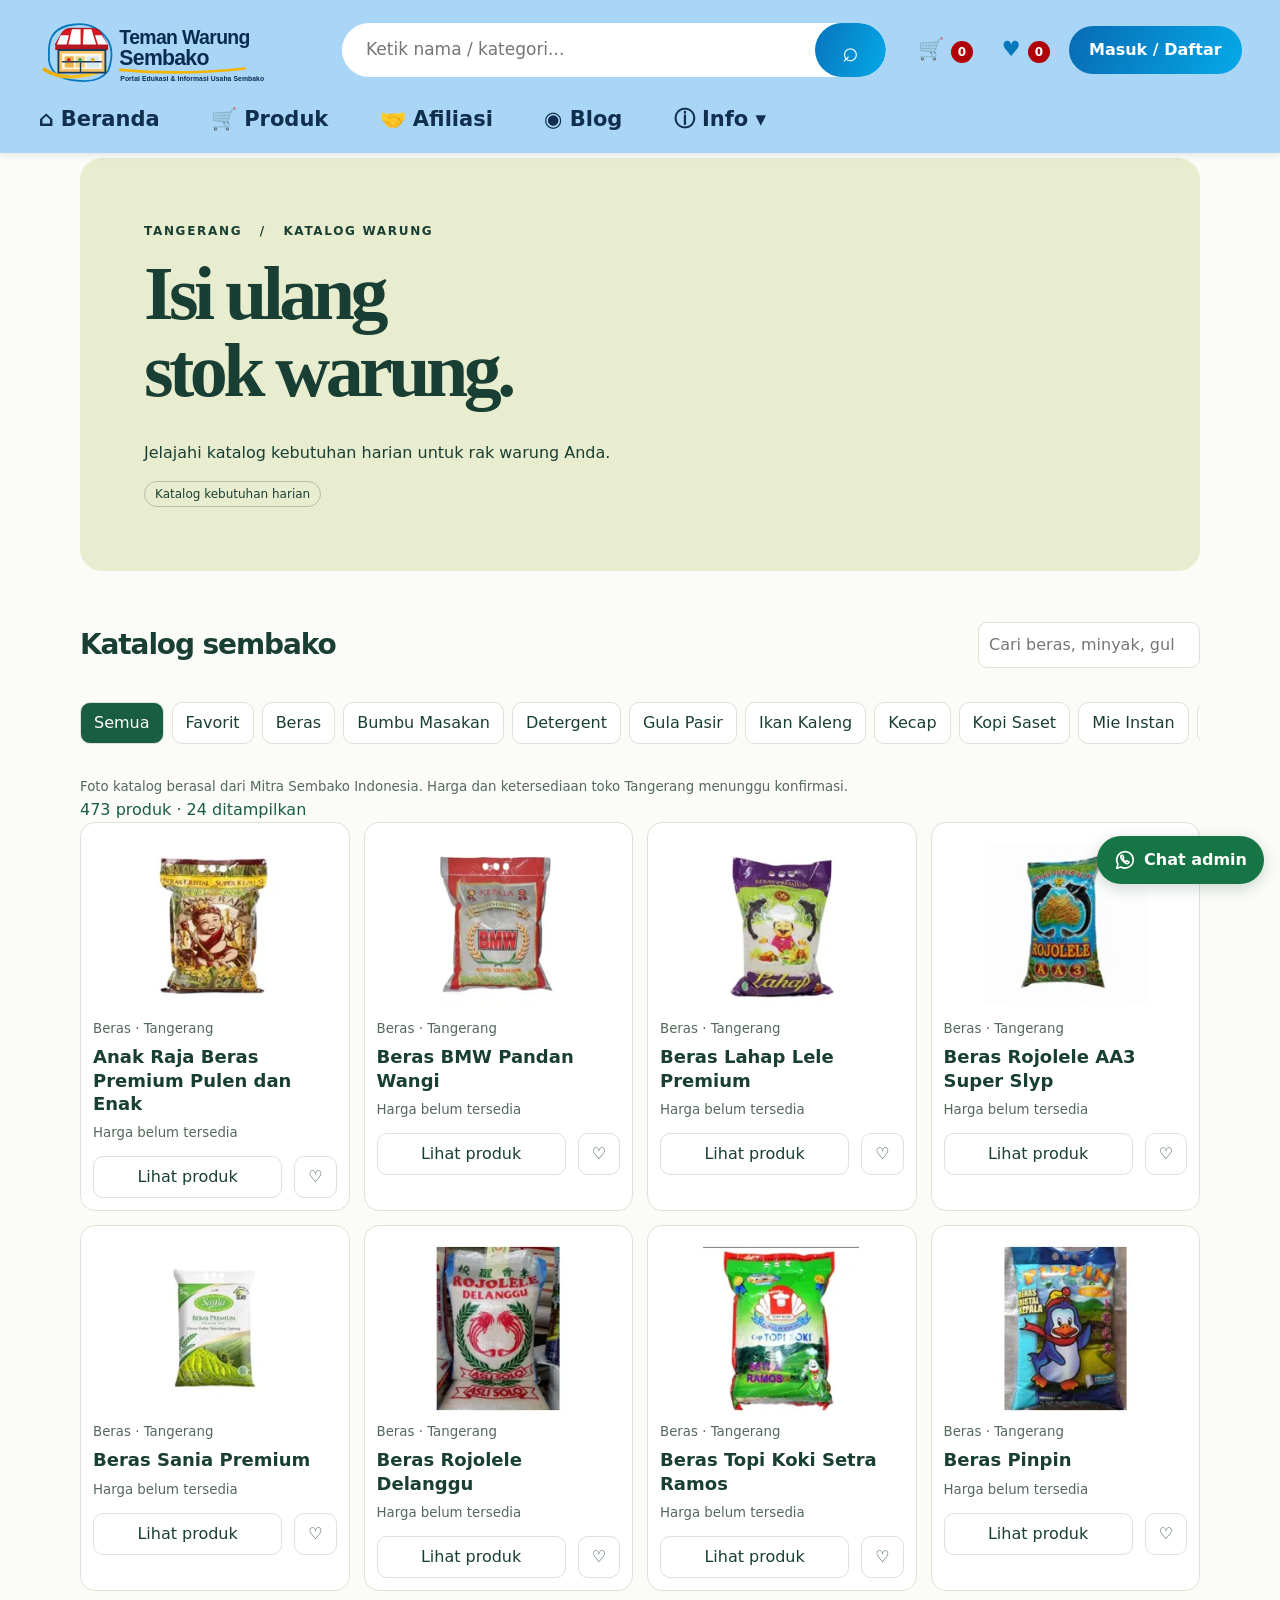
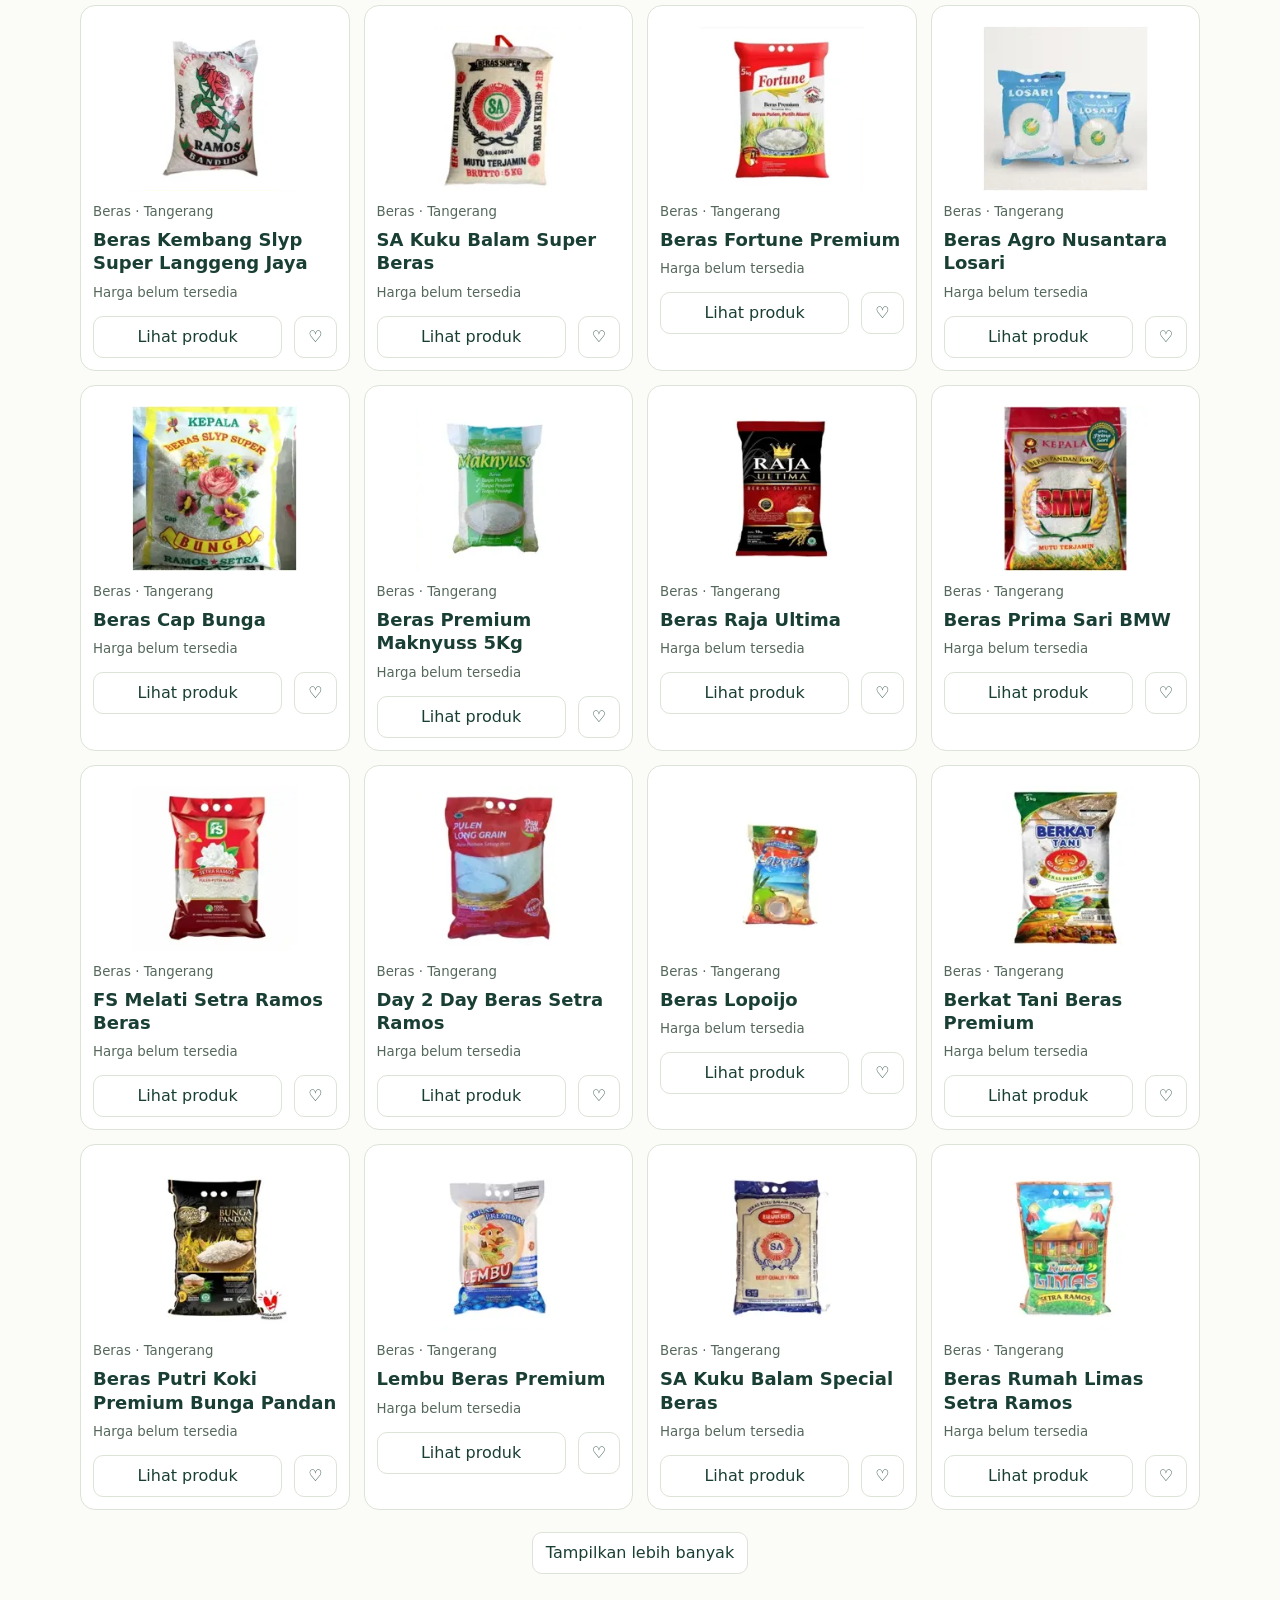
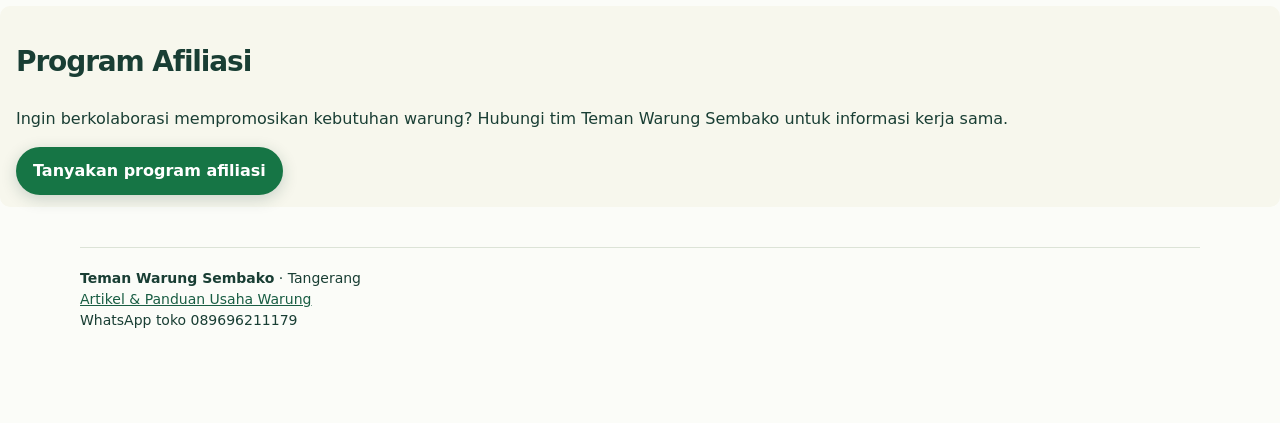
==== commit a7889d76: "Apply new woman-and-products homepage hero design" ====
--- a/index.html
+++ b/index.html
@@ -1,6 +1,6 @@
 <!doctype html><html lang="id"><head><meta charset="utf-8"><link rel="icon" type="image/svg+xml" href="/assets/teman-warung-sembako-icon.svg"><meta name="viewport" content="width=device-width,initial-scale=1"><meta name="description" content="Teman Warung Sembako menyediakan katalog kebutuhan warung di Tangerang serta panduan memilih produk dan mengelola usaha warung."><meta name="robots" content="index,follow"><link rel="canonical" href="https://teman-warung-sembangko.vercel.app/"><title>Teman Warung Sembako | Katalog Sembako Tangerang & Panduan Warung</title><meta property="og:title" content="Teman Warung Sembako"><meta property="og:description" content="Katalog kebutuhan warung dan panduan praktis usaha sembako di Tangerang.">
 <style>
-:root{--ink:#193e34;--green:#195d43;--cream:#f7f7ed;--line:#dce3d7}*{box-sizing:border-box}body{margin:0;color:var(--ink);background:#fbfcf8;font:16px/1.5 system-ui,sans-serif}header,main,footer{width:min(1120px,92%);margin:auto}header,.bar,.row{display:flex;align-items:center;justify-content:space-between;gap:12px}header{padding:20px 0}.brand{font-weight:850;letter-spacing:-.05em;font-size:22px}.brand i{font-style:normal;background:var(--green);color:#fff;padding:6px 9px;border-radius:10px;margin-right:8px}button,input,select,textarea{font:inherit}button{cursor:pointer;border:1px solid var(--line);border-radius:10px;background:white;color:var(--ink);padding:8px 13px}button:hover,button:focus-visible{border-color:var(--green)}.primary,.active{background:var(--green);color:white}.hero{background:linear-gradient(90deg,rgba(233,237,207,.99) 0%,rgba(233,237,207,.95) 38%,rgba(233,237,207,.22) 70%,rgba(233,237,207,.04) 100%),url('/assets/hero-woman-warung.jpg') center right/cover no-repeat;border-radius:22px;position:relative;overflow:hidden;min-height:360px;display:flex;flex-direction:column;justify-content:center;align-items:flex-start;padding:clamp(25px,5vw,66px);margin:5px 0 30px}.hero:after{display:none}.hero>*{position:relative;z-index:1}.eyebrow{font-size:12px;letter-spacing:.14em;font-weight:750;text-transform:uppercase}h1{font:700 clamp(36px,6vw,76px)/1.02 Georgia,serif;letter-spacing:-.06em;margin:15px 0}.hero p{max-width:65%}h2{letter-spacing:-.04em;font-size:28px}.filters{display:flex;flex-wrap:wrap;gap:8px;margin:8px 0 20px}.bar input,input,select,textarea{border:1px solid var(--line);border-radius:9px;padding:10px;background:white;color:var(--ink);max-width:100%}.grid{display:grid;grid-template-columns:repeat(4,1fr);gap:14px}.card{border:1px solid var(--line);background:white;padding:12px;border-radius:15px}.art{display:grid;place-items:center;width:100%;border:0;border-radius:10px;background:var(--tint);height:140px;position:relative}.art svg{width:85px;height:100px;filter:drop-shadow(2px 6px 2px #0002)}.card h3{margin:5px 0;font-size:18px}.card small,small{color:#55685c}.card .row{margin-top:12px}.card .row button:first-child{flex:1}.card p{margin:4px 0}.tag{display:inline-block;border:1px solid #bbbfa6;border-radius:30px;padding:3px 10px;font-size:12px}.notice,aside{background:var(--cream);padding:12px 16px;border-radius:10px}footer{margin:40px auto 20px;border-top:1px solid var(--line);padding-top:20px;font-size:14px}dialog{border:1px solid var(--line);border-radius:18px;width:min(480px,94vw);color:var(--ink);max-height:90dvh;padding:22px}dialog::backdrop{background:#112b2588}dialog h2{margin:0;font-size:22px}dialog .bar{margin-bottom:16px}label{display:grid;gap:3px;margin:10px 0}dialog input,dialog select,dialog textarea{width:100%}.line{border-bottom:1px solid var(--line);padding:10px 0}.muted{font-size:13px}.full{width:100%;margin-top:12px}#status{min-height:1.5em;color:var(--green)}@media(max-width:760px){.grid{grid-template-columns:repeat(2,1fr)}.brand{font-size:17px}.hero:after{right:-20%}.bar.search{align-items:stretch;flex-direction:column}.bar.search h2{margin:0}.hero p{max-width:80%}}@media(max-width:420px){.card{padding:8px}.card .row{gap:4px}.card button{padding:7px}.brand i{display:none}.grid{gap:8px}.art{height:112px}}
+:root{--ink:#193e34;--green:#195d43;--cream:#f7f7ed;--line:#dce3d7}*{box-sizing:border-box}body{margin:0;color:var(--ink);background:#fbfcf8;font:16px/1.5 system-ui,sans-serif}header,main,footer{width:min(1120px,92%);margin:auto}header,.bar,.row{display:flex;align-items:center;justify-content:space-between;gap:12px}header{padding:20px 0}.brand{font-weight:850;letter-spacing:-.05em;font-size:22px}.brand i{font-style:normal;background:var(--green);color:#fff;padding:6px 9px;border-radius:10px;margin-right:8px}button,input,select,textarea{font:inherit}button{cursor:pointer;border:1px solid var(--line);border-radius:10px;background:white;color:var(--ink);padding:8px 13px}button:hover,button:focus-visible{border-color:var(--green)}.primary,.active{background:var(--green);color:white}.hero{background-color:#e9edcf;background-image:linear-gradient(90deg,rgba(233,237,207,1) 0%,rgba(233,237,207,.98) 34%,rgba(233,237,207,.88) 49%,rgba(233,237,207,.18) 72%,rgba(233,237,207,0) 100%),url('/assets/hero-warung-photo.webp');background-position:center,right center;background-size:cover,auto 100%;background-repeat:no-repeat;border-radius:22px;position:relative;overflow:hidden;min-height:360px;display:flex;flex-direction:column;justify-content:center;align-items:flex-start;padding:clamp(25px,5vw,66px);margin:5px 0 30px}.hero:after{display:none}.hero>*{position:relative;z-index:1}.eyebrow{font-size:12px;letter-spacing:.14em;font-weight:750;text-transform:uppercase}h1{font:700 clamp(36px,6vw,76px)/1.02 Georgia,serif;letter-spacing:-.06em;margin:15px 0}.hero p{max-width:65%}h2{letter-spacing:-.04em;font-size:28px}.filters{display:flex;flex-wrap:wrap;gap:8px;margin:8px 0 20px}.bar input,input,select,textarea{border:1px solid var(--line);border-radius:9px;padding:10px;background:white;color:var(--ink);max-width:100%}.grid{display:grid;grid-template-columns:repeat(4,1fr);gap:14px}.card{border:1px solid var(--line);background:white;padding:12px;border-radius:15px}.art{display:grid;place-items:center;width:100%;border:0;border-radius:10px;background:var(--tint);height:140px;position:relative}.art svg{width:85px;height:100px;filter:drop-shadow(2px 6px 2px #0002)}.card h3{margin:5px 0;font-size:18px}.card small,small{color:#55685c}.card .row{margin-top:12px}.card .row button:first-child{flex:1}.card p{margin:4px 0}.tag{display:inline-block;border:1px solid #bbbfa6;border-radius:30px;padding:3px 10px;font-size:12px}.notice,aside{background:var(--cream);padding:12px 16px;border-radius:10px}footer{margin:40px auto 20px;border-top:1px solid var(--line);padding-top:20px;font-size:14px}dialog{border:1px solid var(--line);border-radius:18px;width:min(480px,94vw);color:var(--ink);max-height:90dvh;padding:22px}dialog::backdrop{background:#112b2588}dialog h2{margin:0;font-size:22px}dialog .bar{margin-bottom:16px}label{display:grid;gap:3px;margin:10px 0}dialog input,dialog select,dialog textarea{width:100%}.line{border-bottom:1px solid var(--line);padding:10px 0}.muted{font-size:13px}.full{width:100%;margin-top:12px}#status{min-height:1.5em;color:var(--green)}@media(max-width:760px){.grid{grid-template-columns:repeat(2,1fr)}.brand{font-size:17px}.hero:after{right:-20%}.hero{min-height:340px;background-image:linear-gradient(90deg,rgba(233,237,207,.99) 0%,rgba(233,237,207,.94) 54%,rgba(233,237,207,.62) 100%),url('/assets/hero-warung-photo.webp');background-position:center,right center;background-size:cover,auto 100%}.bar.search{align-items:stretch;flex-direction:column}.bar.search h2{margin:0}.hero p{max-width:80%}}@media(max-width:420px){.card{padding:8px}.card .row{gap:4px}.card button{padding:7px}.brand i{display:none}.grid{gap:8px}.art{height:112px}}
 .photo{display:block;width:100%;height:100%;max-width:210px;aspect-ratio:1;justify-self:center;background-size:400% 400%;background-repeat:no-repeat}.art{height:auto;aspect-ratio:1.5;background:#fff}.art .photo{height:auto;width:min(100%,165px)}.filters{flex-wrap:nowrap;overflow:auto;padding:5px 0 10px}.filters button{white-space:nowrap}.card h3{line-height:1.3}.more[hidden]{display:none}.more{display:block;margin:22px auto}.imgdetail{height:auto;aspect-ratio:2}.imgdetail .photo{width:min(100%,210px)}@media(max-width:600px){.art{aspect-ratio:1.1}.art .photo{max-width:140px}}.wa-cta{display:inline-flex;align-items:center;justify-content:center;gap:8px;background:#167545;color:#fff;border-radius:28px;padding:12px 17px;text-decoration:none;font-weight:700;box-shadow:0 4px 16px #143c3033}.wa-cta:focus-visible{outline:3px solid #dc981e;outline-offset:3px}.wa-cta svg{width:22px;height:22px;fill:none;stroke:currentColor;stroke-linejoin:round;stroke-width:1.8}#waFloat{position:fixed;bottom:max(16px,env(safe-area-inset-bottom));right:16px;z-index:4}#waDialog{margin-top:16px}footer{padding-bottom:72px}.site-header{width:100%;margin:0;padding:16px 0 0;background:#a9d5f6;color:#123b5b;box-shadow:0 2px 8px #102b421c;position:relative;z-index:5}.header-inner{width:min(1320px,94%);margin:auto}.header-top{display:flex;align-items:center;justify-content:space-between;gap:22px;flex-wrap:wrap}.site-header .brand{display:flex;align-items:center;gap:9px;color:#102f4c;text-decoration:none;font-size:clamp(17px,2vw,23px);font-weight:850;letter-spacing:-.04em;white-space:nowrap}.site-header .brand i{font-style:normal;border:1px solid #174e73;border-radius:50%;padding:9px 7px;background:transparent;color:#123b5b;font-size:18px}.header-search{display:flex;align-items:center;flex:1;max-width:650px;min-width:220px;background:#fff;border-radius:32px;overflow:hidden;height:54px}.header-search input{border:0!important;outline:0;box-shadow:none;width:100%;padding:0 24px!important;font-size:17px}.header-search button{height:54px;width:78px;border:0;border-radius:32px;background:linear-gradient(110deg,#0874bd,#05a9e8);color:white;font-size:28px}.header-actions{display:flex;align-items:center;gap:9px}.header-actions button{border:0;background:transparent;color:#0878bd;font-size:21px;font-weight:750;padding:8px 10px}.header-actions button span{display:inline-grid;place-items:center;min-width:22px;height:22px;padding:0 5px;border-radius:20px;background:#b00008;color:#fff;font-size:12px}.header-actions .login-button{border-radius:28px;background:linear-gradient(110deg,#086bb4,#05a9e8);color:#fff;font-size:16px;padding:12px 20px}.main-nav{display:flex;align-items:center;gap:clamp(18px,4vw,52px);padding:20px 0 17px;flex-wrap:wrap}.main-nav>a,.info-menu summary{color:#102f4c;text-decoration:none;font-size:clamp(16px,1.7vw,21px);font-weight:650;cursor:pointer;list-style:none}.info-menu{position:relative}.info-menu summary::-webkit-details-marker{display:none}.info-dropdown{position:absolute;top:calc(100% + 12px);left:0;min-width:175px;padding:9px;background:#fff;border:1px solid #d6e8f5;border-radius:12px;box-shadow:0 10px 25px #123b5b20;display:grid;gap:5px}.info-dropdown a{padding:8px 10px;color:#123b5b;text-decoration:none;border-radius:7px}.info-dropdown a:hover{background:#eaf6ff}@media(max-width:760px){.header-top{gap:10px}.header-search{order:3;flex-basis:100%;max-width:none;height:46px}.header-search button{height:46px;width:60px}.header-actions{margin-left:auto}.header-actions .login-button{font-size:13px;padding:10px 13px}.main-nav{gap:17px;padding:15px 0}.main-nav>a,.info-menu summary{font-size:15px}}@media(max-width:430px){.site-header .brand span{max-width:155px;white-space:normal;line-height:1.1}.header-actions{gap:2px}.header-actions button{font-size:17px;padding:6px}.header-actions .login-button{font-size:12px}.main-nav{gap:12px}.main-nav>a,.info-menu summary{font-size:13px}}.site-header .brand{display:flex;align-items:center;flex:0 0 auto;line-height:0}.site-header .brand img{display:block;width:clamp(220px,22vw,310px);height:auto;max-height:78px;object-fit:contain}.site-header .brand i{display:none}@media(max-width:760px){.site-header .brand img{width:clamp(190px,48vw,260px);max-height:66px}}@media(max-width:430px){.site-header .brand img{width:190px;max-height:58px}}</style></head><body><header class="site-header"><div class="header-inner"><div class="header-top"><a class="brand" href="/" aria-label="Teman Warung Sembako - Beranda"><img src="/assets/teman-warung-sembako-logo.svg" alt="Teman Warung Sembako — Portal Edukasi dan Informasi Usaha Sembako"></a><form class="header-search" id="headerSearch" action="/" role="search"><input type="search" name="q" id="searchTop" placeholder="Ketik nama / kategori..." aria-label="Cari artikel dan panduan"><button type="submit" aria-label="Cari">⌕</button></form><div class="header-actions"><button type="button" id="basket" aria-label="Keranjang">🛒 <span id="basketCount">0</span></button><button type="button" id="favoriteTop" aria-label="Favorit">♥ <span id="favoriteCount">0</span></button><button type="button" id="accountTop" class="login-button">Masuk / Daftar</button></div></div><nav class="main-nav" aria-label="Navigasi utama"><a href="/">⌂ Beranda</a><a href="/#katalog">🛒 Produk</a><a href="/#afiliasi">🤝 Afiliasi</a><a href="/blog/">◉ Blog</a><details class="info-menu"><summary>ⓘ Info ▾</summary><div class="info-dropdown"><a href="/#tentang">Tentang Kami</a><a href="/#kontak">Hubungi Kami</a></div></details></nav></div></header><main><section class="hero"><span class="eyebrow">Tangerang &nbsp; / &nbsp; Katalog warung</span><h1>Isi ulang<br>stok warung.</h1><p>Jelajahi katalog kebutuhan harian untuk rak warung Anda.</p><span class="tag">Katalog kebutuhan harian</span></section><section id="katalog"><div class="bar search"><h2>Katalog sembako</h2><input id="search" type="search" placeholder="Cari beras, minyak, gula…" aria-label="Cari produk"></div><div class="filters" id="filters"></div><small>Foto katalog berasal dari Mitra Sembako Indonesia. Harga dan ketersediaan toko Tangerang menunggu konfirmasi.</small><div id="status" role="status"></div><div id="grid" class="grid"></div></section><button class="more" id="more" hidden>Tampilkan lebih banyak</button></main><section id="afiliasi" class="notice" style="margin:32px 0"><h2>Program Afiliasi</h2><p>Ingin berkolaborasi mempromosikan kebutuhan warung? Hubungi tim Teman Warung Sembako untuk informasi kerja sama.</p><a class="wa-cta" href="https://wa.me/6289696211179" target="_blank" rel="noopener noreferrer">Tanyakan program afiliasi</a></section><footer id="tentang"><b>Teman Warung Sembako</b> · Tangerang<br><a href="/blog/" style="color:var(--green)">Artikel & Panduan Usaha Warung</a><br><span id="kontak">WhatsApp toko 089696211179</span></footer><a class="wa-cta" target="_blank" rel="noopener noreferrer" href="https://wa.me/6289696211179" id="waFloat"><svg viewBox="0 0 24 24" aria-hidden="true"><path d="M21 11.6a9 9 0 0 1-13.4 8L3 21l1.3-4.5A9 9 0 1 1 21 11.6Z"/><path d="M8 7c-2 2 2 8 6 9 1 .2 2-.6 2.4-1.9l-2.5-1.3-1 1c-1.6-.7-2.6-1.6-3.2-3.1l.8-1L9.4 7Z"/></svg>Chat admin</a><dialog id="box"><div class="bar"><h2 id="heading"></h2><button id="closeBox" aria-label="Tutup">✕</button></div><div id="panel"></div><a class="wa-cta" target="_blank" rel="noopener noreferrer" href="https://wa.me/6289696211179" id="waDialog"><svg viewBox="0 0 24 24" aria-hidden="true"><path d="M21 11.6a9 9 0 0 1-13.4 8L3 21l1.3-4.5A9 9 0 1 1 21 11.6Z"/><path d="M8 7c-2 2 2 8 6 9 1 .2 2-.6 2.4-1.9l-2.5-1.3-1 1c-1.6-.7-2.6-1.6-3.2-3.1l.8-1L9.4 7Z"/></svg>Chat admin</a></dialog>
 <script src="catalog.js"></script>
 <script>
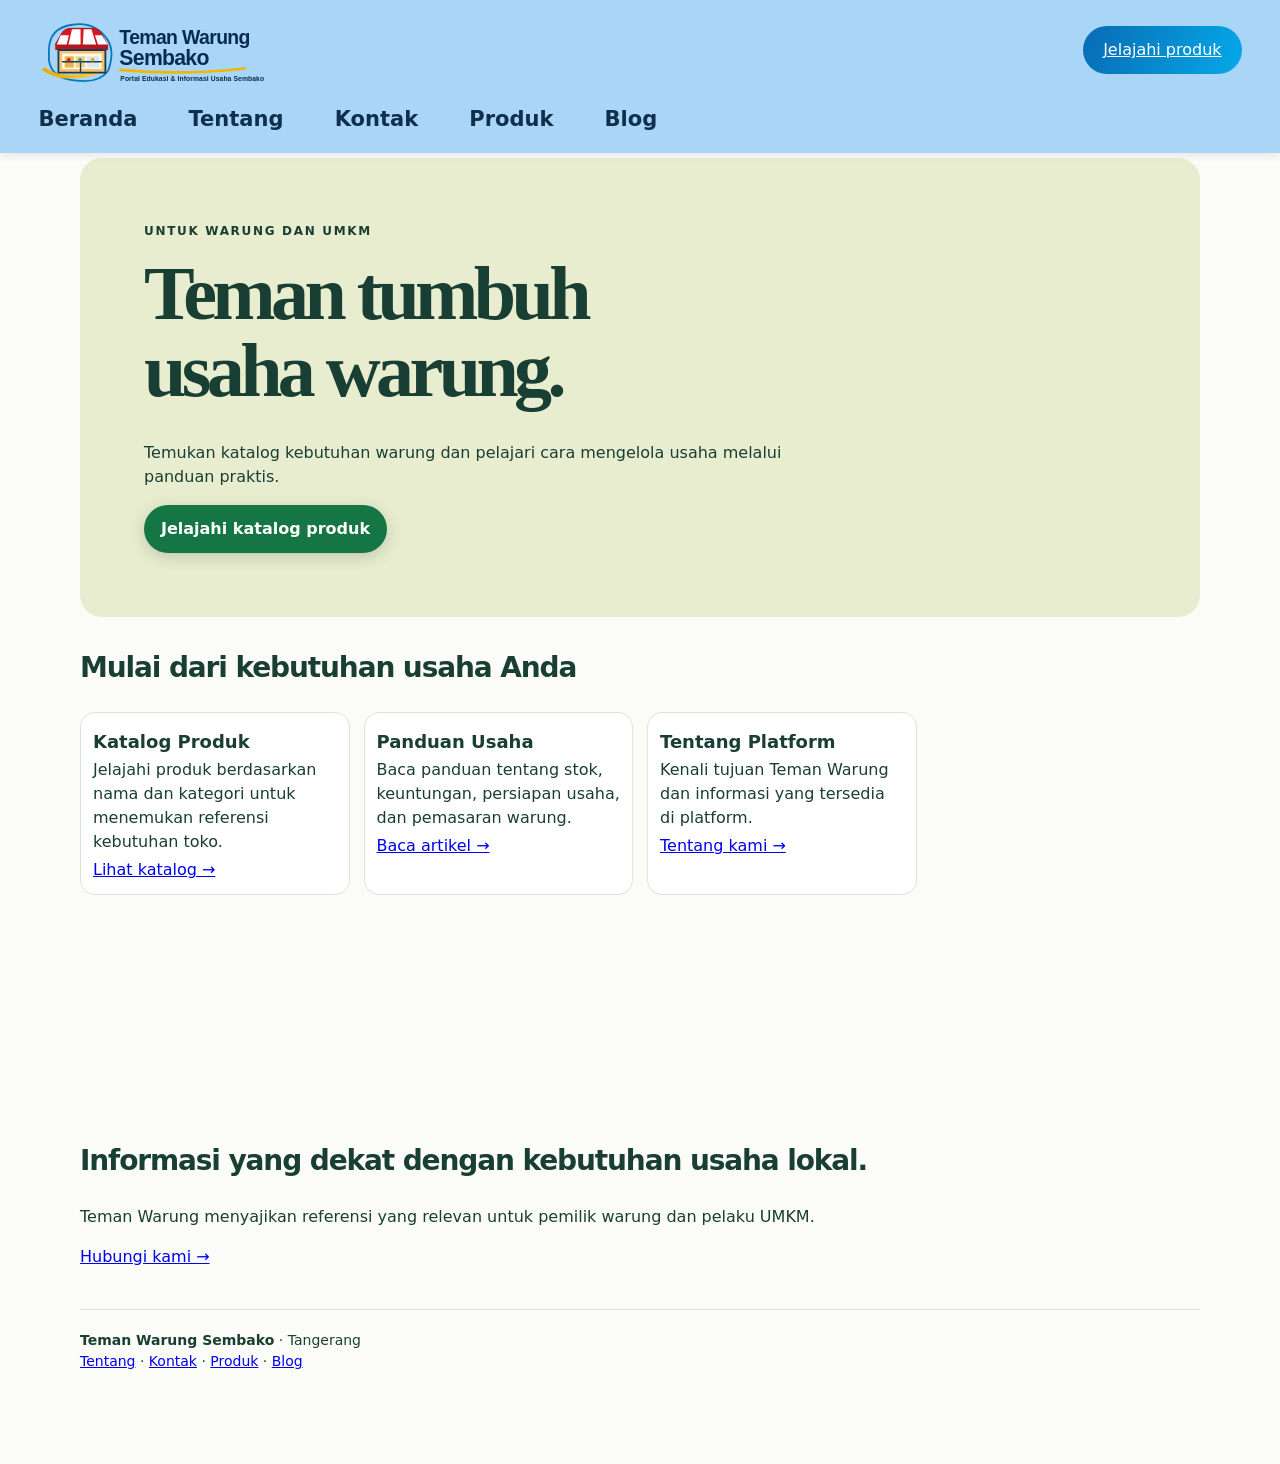
==== commit 05c76696: "feat: replace single-page layout with dedicated home page" ====
--- a/index.html
+++ b/index.html
@@ -1,68 +1,2 @@
-<!doctype html><html lang="id"><head><meta charset="utf-8"><link rel="icon" type="image/svg+xml" href="/assets/teman-warung-sembako-icon.svg"><meta name="viewport" content="width=device-width,initial-scale=1"><meta name="description" content="Teman Warung Sembako menyediakan katalog kebutuhan warung di Tangerang serta panduan memilih produk dan mengelola usaha warung."><meta name="robots" content="index,follow"><link rel="canonical" href="https://teman-warung-sembangko.vercel.app/"><title>Teman Warung Sembako | Katalog Sembako Tangerang & Panduan Warung</title><meta property="og:title" content="Teman Warung Sembako"><meta property="og:description" content="Katalog kebutuhan warung dan panduan praktis usaha sembako di Tangerang.">
-<style>
-:root{--ink:#193e34;--green:#195d43;--cream:#f7f7ed;--line:#dce3d7}*{box-sizing:border-box}body{margin:0;color:var(--ink);background:#fbfcf8;font:16px/1.5 system-ui,sans-serif}header,main,footer{width:min(1120px,92%);margin:auto}header,.bar,.row{display:flex;align-items:center;justify-content:space-between;gap:12px}header{padding:20px 0}.brand{font-weight:850;letter-spacing:-.05em;font-size:22px}.brand i{font-style:normal;background:var(--green);color:#fff;padding:6px 9px;border-radius:10px;margin-right:8px}button,input,select,textarea{font:inherit}button{cursor:pointer;border:1px solid var(--line);border-radius:10px;background:white;color:var(--ink);padding:8px 13px}button:hover,button:focus-visible{border-color:var(--green)}.primary,.active{background:var(--green);color:white}.hero{background-color:#e9edcf;background-image:linear-gradient(90deg,rgba(233,237,207,1) 0%,rgba(233,237,207,.98) 34%,rgba(233,237,207,.88) 49%,rgba(233,237,207,.18) 72%,rgba(233,237,207,0) 100%),url('/assets/hero-warung-photo.webp');background-position:center,right center;background-size:cover,auto 100%;background-repeat:no-repeat;border-radius:22px;position:relative;overflow:hidden;min-height:360px;display:flex;flex-direction:column;justify-content:center;align-items:flex-start;padding:clamp(25px,5vw,66px);margin:5px 0 30px}.hero:after{display:none}.hero>*{position:relative;z-index:1}.eyebrow{font-size:12px;letter-spacing:.14em;font-weight:750;text-transform:uppercase}h1{font:700 clamp(36px,6vw,76px)/1.02 Georgia,serif;letter-spacing:-.06em;margin:15px 0}.hero p{max-width:65%}h2{letter-spacing:-.04em;font-size:28px}.filters{display:flex;flex-wrap:wrap;gap:8px;margin:8px 0 20px}.bar input,input,select,textarea{border:1px solid var(--line);border-radius:9px;padding:10px;background:white;color:var(--ink);max-width:100%}.grid{display:grid;grid-template-columns:repeat(4,1fr);gap:14px}.card{border:1px solid var(--line);background:white;padding:12px;border-radius:15px}.art{display:grid;place-items:center;width:100%;border:0;border-radius:10px;background:var(--tint);height:140px;position:relative}.art svg{width:85px;height:100px;filter:drop-shadow(2px 6px 2px #0002)}.card h3{margin:5px 0;font-size:18px}.card small,small{color:#55685c}.card .row{margin-top:12px}.card .row button:first-child{flex:1}.card p{margin:4px 0}.tag{display:inline-block;border:1px solid #bbbfa6;border-radius:30px;padding:3px 10px;font-size:12px}.notice,aside{background:var(--cream);padding:12px 16px;border-radius:10px}footer{margin:40px auto 20px;border-top:1px solid var(--line);padding-top:20px;font-size:14px}dialog{border:1px solid var(--line);border-radius:18px;width:min(480px,94vw);color:var(--ink);max-height:90dvh;padding:22px}dialog::backdrop{background:#112b2588}dialog h2{margin:0;font-size:22px}dialog .bar{margin-bottom:16px}label{display:grid;gap:3px;margin:10px 0}dialog input,dialog select,dialog textarea{width:100%}.line{border-bottom:1px solid var(--line);padding:10px 0}.muted{font-size:13px}.full{width:100%;margin-top:12px}#status{min-height:1.5em;color:var(--green)}@media(max-width:760px){.grid{grid-template-columns:repeat(2,1fr)}.brand{font-size:17px}.hero:after{right:-20%}.hero{min-height:340px;background-image:linear-gradient(90deg,rgba(233,237,207,.99) 0%,rgba(233,237,207,.94) 54%,rgba(233,237,207,.62) 100%),url('/assets/hero-warung-photo.webp');background-position:center,right center;background-size:cover,auto 100%}.bar.search{align-items:stretch;flex-direction:column}.bar.search h2{margin:0}.hero p{max-width:80%}}@media(max-width:420px){.card{padding:8px}.card .row{gap:4px}.card button{padding:7px}.brand i{display:none}.grid{gap:8px}.art{height:112px}}
-.photo{display:block;width:100%;height:100%;max-width:210px;aspect-ratio:1;justify-self:center;background-size:400% 400%;background-repeat:no-repeat}.art{height:auto;aspect-ratio:1.5;background:#fff}.art .photo{height:auto;width:min(100%,165px)}.filters{flex-wrap:nowrap;overflow:auto;padding:5px 0 10px}.filters button{white-space:nowrap}.card h3{line-height:1.3}.more[hidden]{display:none}.more{display:block;margin:22px auto}.imgdetail{height:auto;aspect-ratio:2}.imgdetail .photo{width:min(100%,210px)}@media(max-width:600px){.art{aspect-ratio:1.1}.art .photo{max-width:140px}}.wa-cta{display:inline-flex;align-items:center;justify-content:center;gap:8px;background:#167545;color:#fff;border-radius:28px;padding:12px 17px;text-decoration:none;font-weight:700;box-shadow:0 4px 16px #143c3033}.wa-cta:focus-visible{outline:3px solid #dc981e;outline-offset:3px}.wa-cta svg{width:22px;height:22px;fill:none;stroke:currentColor;stroke-linejoin:round;stroke-width:1.8}#waFloat{position:fixed;bottom:max(16px,env(safe-area-inset-bottom));right:16px;z-index:4}#waDialog{margin-top:16px}footer{padding-bottom:72px}.site-header{width:100%;margin:0;padding:16px 0 0;background:#a9d5f6;color:#123b5b;box-shadow:0 2px 8px #102b421c;position:relative;z-index:5}.header-inner{width:min(1320px,94%);margin:auto}.header-top{display:flex;align-items:center;justify-content:space-between;gap:22px;flex-wrap:wrap}.site-header .brand{display:flex;align-items:center;gap:9px;color:#102f4c;text-decoration:none;font-size:clamp(17px,2vw,23px);font-weight:850;letter-spacing:-.04em;white-space:nowrap}.site-header .brand i{font-style:normal;border:1px solid #174e73;border-radius:50%;padding:9px 7px;background:transparent;color:#123b5b;font-size:18px}.header-search{display:flex;align-items:center;flex:1;max-width:650px;min-width:220px;background:#fff;border-radius:32px;overflow:hidden;height:54px}.header-search input{border:0!important;outline:0;box-shadow:none;width:100%;padding:0 24px!important;font-size:17px}.header-search button{height:54px;width:78px;border:0;border-radius:32px;background:linear-gradient(110deg,#0874bd,#05a9e8);color:white;font-size:28px}.header-actions{display:flex;align-items:center;gap:9px}.header-actions button{border:0;background:transparent;color:#0878bd;font-size:21px;font-weight:750;padding:8px 10px}.header-actions button span{display:inline-grid;place-items:center;min-width:22px;height:22px;padding:0 5px;border-radius:20px;background:#b00008;color:#fff;font-size:12px}.header-actions .login-button{border-radius:28px;background:linear-gradient(110deg,#086bb4,#05a9e8);color:#fff;font-size:16px;padding:12px 20px}.main-nav{display:flex;align-items:center;gap:clamp(18px,4vw,52px);padding:20px 0 17px;flex-wrap:wrap}.main-nav>a,.info-menu summary{color:#102f4c;text-decoration:none;font-size:clamp(16px,1.7vw,21px);font-weight:650;cursor:pointer;list-style:none}.info-menu{position:relative}.info-menu summary::-webkit-details-marker{display:none}.info-dropdown{position:absolute;top:calc(100% + 12px);left:0;min-width:175px;padding:9px;background:#fff;border:1px solid #d6e8f5;border-radius:12px;box-shadow:0 10px 25px #123b5b20;display:grid;gap:5px}.info-dropdown a{padding:8px 10px;color:#123b5b;text-decoration:none;border-radius:7px}.info-dropdown a:hover{background:#eaf6ff}@media(max-width:760px){.header-top{gap:10px}.header-search{order:3;flex-basis:100%;max-width:none;height:46px}.header-search button{height:46px;width:60px}.header-actions{margin-left:auto}.header-actions .login-button{font-size:13px;padding:10px 13px}.main-nav{gap:17px;padding:15px 0}.main-nav>a,.info-menu summary{font-size:15px}}@media(max-width:430px){.site-header .brand span{max-width:155px;white-space:normal;line-height:1.1}.header-actions{gap:2px}.header-actions button{font-size:17px;padding:6px}.header-actions .login-button{font-size:12px}.main-nav{gap:12px}.main-nav>a,.info-menu summary{font-size:13px}}.site-header .brand{display:flex;align-items:center;flex:0 0 auto;line-height:0}.site-header .brand img{display:block;width:clamp(220px,22vw,310px);height:auto;max-height:78px;object-fit:contain}.site-header .brand i{display:none}@media(max-width:760px){.site-header .brand img{width:clamp(190px,48vw,260px);max-height:66px}}@media(max-width:430px){.site-header .brand img{width:190px;max-height:58px}}</style></head><body><header class="site-header"><div class="header-inner"><div class="header-top"><a class="brand" href="/" aria-label="Teman Warung Sembako - Beranda"><img src="/assets/teman-warung-sembako-logo.svg" alt="Teman Warung Sembako — Portal Edukasi dan Informasi Usaha Sembako"></a><form class="header-search" id="headerSearch" action="/" role="search"><input type="search" name="q" id="searchTop" placeholder="Ketik nama / kategori..." aria-label="Cari artikel dan panduan"><button type="submit" aria-label="Cari">⌕</button></form><div class="header-actions"><button type="button" id="basket" aria-label="Keranjang">🛒 <span id="basketCount">0</span></button><button type="button" id="favoriteTop" aria-label="Favorit">♥ <span id="favoriteCount">0</span></button><button type="button" id="accountTop" class="login-button">Masuk / Daftar</button></div></div><nav class="main-nav" aria-label="Navigasi utama"><a href="/">⌂ Beranda</a><a href="/#katalog">🛒 Produk</a><a href="/#afiliasi">🤝 Afiliasi</a><a href="/blog/">◉ Blog</a><details class="info-menu"><summary>ⓘ Info ▾</summary><div class="info-dropdown"><a href="/#tentang">Tentang Kami</a><a href="/#kontak">Hubungi Kami</a></div></details></nav></div></header><main><section class="hero"><span class="eyebrow">Tangerang &nbsp; / &nbsp; Katalog warung</span><h1>Isi ulang<br>stok warung.</h1><p>Jelajahi katalog kebutuhan harian untuk rak warung Anda.</p><span class="tag">Katalog kebutuhan harian</span></section><section id="katalog"><div class="bar search"><h2>Katalog sembako</h2><input id="search" type="search" placeholder="Cari beras, minyak, gula…" aria-label="Cari produk"></div><div class="filters" id="filters"></div><small>Foto katalog berasal dari Mitra Sembako Indonesia. Harga dan ketersediaan toko Tangerang menunggu konfirmasi.</small><div id="status" role="status"></div><div id="grid" class="grid"></div></section><button class="more" id="more" hidden>Tampilkan lebih banyak</button></main><section id="afiliasi" class="notice" style="margin:32px 0"><h2>Program Afiliasi</h2><p>Ingin berkolaborasi mempromosikan kebutuhan warung? Hubungi tim Teman Warung Sembako untuk informasi kerja sama.</p><a class="wa-cta" href="https://wa.me/6289696211179" target="_blank" rel="noopener noreferrer">Tanyakan program afiliasi</a></section><footer id="tentang"><b>Teman Warung Sembako</b> · Tangerang<br><a href="/blog/" style="color:var(--green)">Artikel & Panduan Usaha Warung</a><br><span id="kontak">WhatsApp toko 089696211179</span></footer><a class="wa-cta" target="_blank" rel="noopener noreferrer" href="https://wa.me/6289696211179" id="waFloat"><svg viewBox="0 0 24 24" aria-hidden="true"><path d="M21 11.6a9 9 0 0 1-13.4 8L3 21l1.3-4.5A9 9 0 1 1 21 11.6Z"/><path d="M8 7c-2 2 2 8 6 9 1 .2 2-.6 2.4-1.9l-2.5-1.3-1 1c-1.6-.7-2.6-1.6-3.2-3.1l.8-1L9.4 7Z"/></svg>Chat admin</a><dialog id="box"><div class="bar"><h2 id="heading"></h2><button id="closeBox" aria-label="Tutup">✕</button></div><div id="panel"></div><a class="wa-cta" target="_blank" rel="noopener noreferrer" href="https://wa.me/6289696211179" id="waDialog"><svg viewBox="0 0 24 24" aria-hidden="true"><path d="M21 11.6a9 9 0 0 1-13.4 8L3 21l1.3-4.5A9 9 0 1 1 21 11.6Z"/><path d="M8 7c-2 2 2 8 6 9 1 .2 2-.6 2.4-1.9l-2.5-1.3-1 1c-1.6-.7-2.6-1.6-3.2-3.1l.8-1L9.4 7Z"/></svg>Chat admin</a></dialog>
-<script src="catalog.js"></script>
-<script>
-'use strict';
-const escapeText=value=>String(value).replace(/[&<>"']/g,c=>({'&':'&amp;','<':'&lt;','>':'&gt;','"':'&quot;',"'":'&#39;'}[c]));
-const products=CATALOG.map(([name,category,image,source],i)=>[escapeText(name),category,'','#ffffff',[['Unit katalog',null]],image,source,i]);
-const $=id=>document.getElementById(id),rp=n=>'Rp'+n.toLocaleString('id-ID');
-function read(key,fallback){try{return JSON.parse(localStorage.getItem('tws-reference-v1-'+key))||fallback}catch{return fallback}}
-function save(key,value){try{localStorage.setItem('tws-reference-v1-'+key,JSON.stringify(value))}catch{}}
-let limit=24;let cart=read('cart',{}),favorites=read('favorites',[]),category='Semua';
-if(!Array.isArray(favorites))favorites=[];
-if(!cart||typeof cart!=='object'||Array.isArray(cart))cart={};
-for(const [key,n] of Object.entries(cart)){const [i,v]=key.split('-');if(!/^\d+-\d+$/.test(key)||!products[i]?.[4][v]||!Number.isInteger(n)||n<1||n>999)delete cart[key]}
-function pack(p){return '<span role="img" aria-label="'+p[0]+'" class="photo" style="background-image:url(assets/sheet-'+Math.floor(p[7]/16)+'.webp);background-position:'+((p[7]%4)*100/3)+'% '+(Math.floor((p[7]%16)/4)*100/3)+'%"></span>'}
-function button(label,action,cls=''){const b=document.createElement('button');b.textContent=label;b.className=cls;b.onclick=action;return b}
-function render(){updateChat();const f=$('filters');f.replaceChildren();for(const c of ['Semua','Favorit',...new Set(products.map(p=>p[1]))])f.append(button(c,()=>{category=c;limit=24;render()},category===c?'active':''));const grid=$('grid');grid.replaceChildren();let matched=0;products.forEach((p,i)=>{if((category==='Favorit'?!favorites.includes(i):category!=='Semua'&&category!==p[1])||!p[0].toLowerCase().includes($('search').value.trim().toLowerCase()))return;matched++;if(matched>limit)return;const el=document.createElement('article');el.className='card';el.innerHTML='<button class="art" style="--tint:'+p[3]+'" aria-label="Detail '+p[0]+'">'+pack(p)+'</button><small>'+p[1]+' · Tangerang</small><h3>'+p[0]+'</h3><p><small>Harga belum tersedia</small></p><div class="row"></div>';el.firstChild.onclick=()=>detail(i);const fav=button(favorites.includes(i)?'♥':'♡',()=>{favorites=favorites.includes(i)?favorites.filter(x=>x!==i):[...favorites,i];save('favorites',favorites);render()});fav.setAttribute('aria-label','Favorit '+p[0]);fav.setAttribute('aria-pressed',favorites.includes(i));el.lastChild.append(button('Lihat produk',()=>detail(i)),fav);grid.append(el)});$('more').hidden=matched<=limit;$('status').textContent=matched+' produk · '+Math.min(matched,limit)+' ditampilkan';if(!grid.children.length)grid.textContent='Belum ada produk yang cocok.';$('basketCount').textContent=Object.values(cart).reduce((a,b)=>a+b,0);$('favoriteCount').textContent=favorites.length}
-function modal(title,html,productId=null){chatView={title,productId};$('heading').textContent=title;$('panel').innerHTML=html;if(!$('box').open)$('box').showModal();updateChat()}
-function detail(i){const p=products[i];modal(p[0],'<div class="art imgdetail" style="--tint:'+p[3]+'">'+pack(p)+'</div><small><a target="_blank" rel="noopener" href="'+p[5]+'">Buka foto ukuran asli</a> · Sumber: <a rel="noopener" target="_blank" href="'+p[6]+'">Mitra Sembako Indonesia</a>. Stok dan harga Tangerang belum dikonfirmasi.</small><form id="choose"><label>Kemasan<select id="variant">'+p[4].map(([s,n],v)=>'<option value="'+v+'">'+s+' · harga menunggu konfirmasi</option>').join('')+'</select></label><label>Jumlah<input id="qty" type="number" min="1" max="999" value="1" required></label><button class="primary full">Tambah ke keranjang</button></form>',i);$('choose').onsubmit=e=>{e.preventDefault();const k=i+'-'+$('variant').value;cart[k]=Math.min(999,(cart[k]||0)+Number($('qty').value));save('cart',cart);render();basket()}}
-function subtotal(){return Object.entries(cart).reduce((sum,[k,n])=>{const [i,v]=k.split('-');return sum+n*products[i][4][v][1]},0)}
-function basket(){modal('Keranjang belanja','');if(!Object.keys(cart).length){$('panel').textContent='Keranjang masih kosong. Pilih produk dari katalog.';return}for(const [k,n] of Object.entries(cart)){const [i,v]=k.split('-'),p=products[i],line=document.createElement('div');line.className='line';line.innerHTML='<b>'+p[0]+'</b> · '+p[4][v][0]+'<div class="row"><span>'+'Harga belum tersedia'+'</span><span></span></div>';const controls=line.querySelector('.row').lastChild;for(const d of [-1,0,1]){if(!d){controls.append(' '+n+' ');continue}const b=button(d<0?'−':'+',()=>{cart[k]=Math.min(999,cart[k]+d);if(!cart[k])delete cart[k];save('cart',cart);render();basket()});b.setAttribute('aria-label',(d<0?'Kurangi ':'Tambah ')+p[0]);controls.append(b)}$('panel').append(line)}$('panel').append(button('Coba checkout',checkout,'primary full'))}
-function checkout(){modal('Checkout simulasi','<aside>Gunakan data contoh. Seluruh proses berlangsung di perangkat ini.</aside><form id="order"><label>Nama penerima<input required placeholder="Nama contoh"></label><label>Alamat tujuan<textarea required placeholder="Jalan, kota, kode pos contoh"></textarea></label><label>Pengiriman simulasi<select id="delivery"><option value="12000">Reguler · Rp12.000</option><option value="22000">Ekspres · Rp22.000</option></select></label><label>Pembayaran simulasi<select id="pay"><option>Virtual account</option><option>QRIS</option><option>Transfer bank</option></select></label><div id="total" class="notice"></div><button class="primary full">Buat pesanan simulasi</button></form>');const update=()=>{$('total').textContent='Ongkir contoh '+rp(+$('delivery').value)+'. Total akhir menunggu harga produk.'};update();$('delivery').onchange=update;$('order').onsubmit=e=>{e.preventDefault();const amount=subtotal()+Number($('delivery').value),method=$('pay').value;cart={};save('cart',cart);render();modal('Ringkasan pesanan simulasi','<b>simulasi-'+Date.now().toString(36).toUpperCase()+'</b><p>Ongkir simulasi <strong>'+rp(amount)+'</strong><br>Total pesanan menunggu harga produk.<br>Metode simulasi: '+method+'</p><aside>Simulasi selesai. Tidak ada tagihan atau pengiriman barang.</aside>')}}
-let chatView=null;
-function productKey(index){return new URL(CATALOG[index][3]).pathname.split('/').pop()}
-function chatOrigin(){
-  const url=new URL(location.pathname,location.origin);
-  let label='Katalog utama',product='';
-  if(chatView && $('box').open){
-    label=chatView.title;
-    if(chatView.productId!==null){
-      product=CATALOG[chatView.productId][0];
-      label='Detail produk';
-      url.hash='produk='+encodeURIComponent(productKey(chatView.productId));
-    }
-  }else if(category!=='Semua'){
-    label=category==='Favorit'?'Favorit':'Kategori '+category;
-    url.hash='kategori='+encodeURIComponent(category);
-  }
-  if(!$('box').open && $('search').value.trim())label+=' · hasil pencarian';
-  return {label,product,url:url.href};
-}
-function updateChat(){
-  const {label,product,url}=chatOrigin();
-  const message=['Halo Admin Teman Warung Sembako, saya ingin bertanya.',product && 'Produk: '+product,'Asal halaman: '+label,'Tautan: '+url].filter(Boolean).join('\n');
-  for(const id of ['waFloat','waDialog'])$(id).href='https://wa.me/6289696211179?text='+encodeURIComponent(message);
-}
-function trackChat(){
-  updateChat();
-  const {label,product,url}=chatOrigin();
-  window.dataLayer=window.dataLayer||[];
-  window.dataLayer.push({event:'whatsapp_click',source_view:label,product_name:product,source_url:url});
-}
-function openSharedView(){
-  const params=new URLSearchParams(location.hash.slice(1));
-  const key=params.get('produk');
-  if(key){
-    const found=CATALOG.findIndex((_,i)=>productKey(i)===key);
-    if(found>=0){detail(found);return}
-  }
-  const selected=params.get('kategori');
-  if(selected==='Favorit'||CATALOG.some(item=>item[1]===selected)){category=selected;render()}
-}
-$('box').addEventListener('close',()=>{chatView=null;updateChat()});
-for(const id of ['waFloat','waDialog'])$(id).addEventListener('click',trackChat);$('favoriteTop').onclick=()=>{category='Favorit';location.hash='favorit';$('katalog').scrollIntoView({behavior:'smooth'});render()};$('accountTop').onclick=()=>window.TWSAuth?.open();$('headerSearch').addEventListener('submit',e=>{e.preventDefault();$('search').value=$('searchTop').value;limit=24;render();$('katalog').scrollIntoView({behavior:'smooth'})});$('search').addEventListener('input',()=>{$('searchTop').value=$('search').value});
-$('more').onclick=()=>{limit+=24;render()};$('search').oninput=()=>{limit=24;render()};$('basket').onclick=basket;$('closeBox').onclick=()=>$('box').close();const initialQuery=new URLSearchParams(location.search).get('q');if(initialQuery){$('search').value=initialQuery;$('searchTop').value=initialQuery}render();openSharedView();
-</script><style id="tws-auth-style">.auth-tabs{display:flex;gap:8px;margin:12px 0 18px}.auth-tabs button{flex:1}.auth-tabs .active{background:var(--green);color:#fff}.auth-form label{font-weight:650}.auth-form input{width:100%}.auth-note{background:#eef5ed;border-radius:10px;padding:10px 12px;font-size:13px;margin:10px 0}.auth-google{width:100%;margin-top:10px}.auth-actions{display:flex;gap:8px;flex-wrap:wrap}.auth-actions button{flex:1}.auth-error{color:#a12626;min-height:1.4em}.auth-success{color:#17633f;min-height:1.4em}.account-card{border:1px solid var(--line);border-radius:12px;padding:14px}.auth-small{font-size:12px;color:#58685e}</style><script type="module" src="/auth.js"></script></body></html>
+<!doctype html>
+<html lang="id"><head><meta charset="utf-8"><meta name="viewport" content="width=device-width,initial-scale=1"><meta name="robots" content="index,follow"><link rel="icon" href="/assets/teman-warung-sembako-icon.svg"><link rel="stylesheet" href="/frontend/css/site.css"><title>Teman Warung Sembako | Informasi untuk Warung & UMKM</title><meta name="description" content="Teman Warung Sembako menyajikan katalog produk dan panduan praktis untuk pemilik warung serta pelaku UMKM."><link rel="canonical" href="https://teman-warung-sembangko.vercel.app/"><meta property="og:title" content="Teman Warung Sembako"><meta property="og:description" content="Katalog produk dan panduan praktis untuk warung dan UMKM."></head><body><header class="site-header"><div class="header-inner"><div class="header-top"><a class="brand" href="/" aria-label="Teman Warung Sembako"><img src="/assets/teman-warung-sembako-logo.svg" alt="Teman Warung Sembako"></a><div class="header-actions"><a class="login-button" href="/products/">Jelajahi produk</a></div></div><nav class="main-nav" aria-label="Navigasi utama"><a href="/" aria-current="page">Beranda</a><a href="/about/">Tentang</a><a href="/contact/">Kontak</a><a href="/products/">Produk</a><a href="/blog/">Blog</a></nav></div></header><main><section class="hero"><span class="eyebrow">Untuk warung dan UMKM</span><h1>Teman tumbuh<br>usaha warung.</h1><p>Temukan katalog kebutuhan warung dan pelajari cara mengelola usaha melalui panduan praktis.</p><a class="wa-cta" href="/products/">Jelajahi katalog produk</a></section><section class="home-intro"><h2>Mulai dari kebutuhan usaha Anda</h2><div class="grid"><article class="card"><h3>Katalog Produk</h3><p>Jelajahi produk berdasarkan nama dan kategori untuk menemukan referensi kebutuhan toko.</p><a href="/products/">Lihat katalog →</a></article><article class="card"><h3>Panduan Usaha</h3><p>Baca panduan tentang stok, keuntungan, persiapan usaha, dan pemasaran warung.</p><a href="/blog/">Baca artikel →</a></article><article class="card"><h3>Tentang Platform</h3><p>Kenali tujuan Teman Warung dan informasi yang tersedia di platform.</p><a href="/about/">Tentang kami →</a></article></div></section><section class="photo-feature"><img src="/assets/warung-hero-woman.jpg" alt="Pemilik warung berada di area tokonya"><div><h2>Informasi yang dekat dengan kebutuhan usaha lokal.</h2><p>Teman Warung menyajikan referensi yang relevan untuk pemilik warung dan pelaku UMKM.</p><a href="/contact/">Hubungi kami →</a></div></section></main><footer><strong>Teman Warung Sembako</strong> · Tangerang<br><a href="/about/">Tentang</a> · <a href="/contact/">Kontak</a> · <a href="/products/">Produk</a> · <a href="/blog/">Blog</a></footer></body></html>
--- a/frontend/css/site.css
+++ b/frontend/css/site.css
@@ -0,0 +1,6 @@
+
+:root{--ink:#193e34;--green:#195d43;--cream:#f7f7ed;--line:#dce3d7}*{box-sizing:border-box}body{margin:0;color:var(--ink);background:#fbfcf8;font:16px/1.5 system-ui,sans-serif}header,main,footer{width:min(1120px,92%);margin:auto}header,.bar,.row{display:flex;align-items:center;justify-content:space-between;gap:12px}header{padding:20px 0}.brand{font-weight:850;letter-spacing:-.05em;font-size:22px}.brand i{font-style:normal;background:var(--green);color:#fff;padding:6px 9px;border-radius:10px;margin-right:8px}button,input,select,textarea{font:inherit}button{cursor:pointer;border:1px solid var(--line);border-radius:10px;background:white;color:var(--ink);padding:8px 13px}button:hover,button:focus-visible{border-color:var(--green)}.primary,.active{background:var(--green);color:white}.hero{background-color:#e9edcf;background-image:linear-gradient(90deg,rgba(233,237,207,1) 0%,rgba(233,237,207,.98) 34%,rgba(233,237,207,.88) 49%,rgba(233,237,207,.18) 72%,rgba(233,237,207,0) 100%),url('/assets/warung-hero-woman.jpg?v=1');background-position:center,right center;background-size:cover,auto 100%;background-repeat:no-repeat;border-radius:22px;position:relative;overflow:hidden;min-height:360px;display:flex;flex-direction:column;justify-content:center;align-items:flex-start;padding:clamp(25px,5vw,66px);margin:5px 0 30px}.hero:after{display:none}.hero>*{position:relative;z-index:1}.eyebrow{font-size:12px;letter-spacing:.14em;font-weight:750;text-transform:uppercase}h1{font:700 clamp(36px,6vw,76px)/1.02 Georgia,serif;letter-spacing:-.06em;margin:15px 0}.hero p{max-width:65%}h2{letter-spacing:-.04em;font-size:28px}.filters{display:flex;flex-wrap:wrap;gap:8px;margin:8px 0 20px}.bar input,input,select,textarea{border:1px solid var(--line);border-radius:9px;padding:10px;background:white;color:var(--ink);max-width:100%}.grid{display:grid;grid-template-columns:repeat(4,1fr);gap:14px}.card{border:1px solid var(--line);background:white;padding:12px;border-radius:15px}.art{display:grid;place-items:center;width:100%;border:0;border-radius:10px;background:var(--tint);height:140px;position:relative}.art svg{width:85px;height:100px;filter:drop-shadow(2px 6px 2px #0002)}.card h3{margin:5px 0;font-size:18px}.card small,small{color:#55685c}.card .row{margin-top:12px}.card .row button:first-child{flex:1}.card p{margin:4px 0}.tag{display:inline-block;border:1px solid #bbbfa6;border-radius:30px;padding:3px 10px;font-size:12px}.notice,aside{background:var(--cream);padding:12px 16px;border-radius:10px}footer{margin:40px auto 20px;border-top:1px solid var(--line);padding-top:20px;font-size:14px}dialog{border:1px solid var(--line);border-radius:18px;width:min(480px,94vw);color:var(--ink);max-height:90dvh;padding:22px}dialog::backdrop{background:#112b2588}dialog h2{margin:0;font-size:22px}dialog .bar{margin-bottom:16px}label{display:grid;gap:3px;margin:10px 0}dialog input,dialog select,dialog textarea{width:100%}.line{border-bottom:1px solid var(--line);padding:10px 0}.muted{font-size:13px}.full{width:100%;margin-top:12px}#status{min-height:1.5em;color:var(--green)}@media(max-width:760px){.grid{grid-template-columns:repeat(2,1fr)}.brand{font-size:17px}.hero:after{right:-20%}.hero{min-height:340px;background-image:linear-gradient(90deg,rgba(233,237,207,.99) 0%,rgba(233,237,207,.94) 54%,rgba(233,237,207,.62) 100%),url('/assets/warung-hero-woman.jpg?v=1');background-position:center,right center;background-size:cover,auto 100%}.bar.search{align-items:stretch;flex-direction:column}.bar.search h2{margin:0}.hero p{max-width:80%}}@media(max-width:420px){.card{padding:8px}.card .row{gap:4px}.card button{padding:7px}.brand i{display:none}.grid{gap:8px}.art{height:112px}}
+.photo{display:block;width:100%;height:100%;max-width:210px;aspect-ratio:1;justify-self:center;background-size:400% 400%;background-repeat:no-repeat}.art{height:auto;aspect-ratio:1.5;background:#fff}.art .photo{height:auto;width:min(100%,165px)}.filters{flex-wrap:nowrap;overflow:auto;padding:5px 0 10px}.filters button{white-space:nowrap}.card h3{line-height:1.3}.more[hidden]{display:none}.more{display:block;margin:22px auto}.imgdetail{height:auto;aspect-ratio:2}.imgdetail .photo{width:min(100%,210px)}@media(max-width:600px){.art{aspect-ratio:1.1}.art .photo{max-width:140px}}.wa-cta{display:inline-flex;align-items:center;justify-content:center;gap:8px;background:#167545;color:#fff;border-radius:28px;padding:12px 17px;text-decoration:none;font-weight:700;box-shadow:0 4px 16px #143c3033}.wa-cta:focus-visible{outline:3px solid #dc981e;outline-offset:3px}.wa-cta svg{width:22px;height:22px;fill:none;stroke:currentColor;stroke-linejoin:round;stroke-width:1.8}#waFloat{position:fixed;bottom:max(16px,env(safe-area-inset-bottom));right:16px;z-index:4}#waDialog{margin-top:16px}footer{padding-bottom:72px}.site-header{width:100%;margin:0;padding:16px 0 0;background:#a9d5f6;color:#123b5b;box-shadow:0 2px 8px #102b421c;position:relative;z-index:5}.header-inner{width:min(1320px,94%);margin:auto}.header-top{display:flex;align-items:center;justify-content:space-between;gap:22px;flex-wrap:wrap}.site-header .brand{display:flex;align-items:center;gap:9px;color:#102f4c;text-decoration:none;font-size:clamp(17px,2vw,23px);font-weight:850;letter-spacing:-.04em;white-space:nowrap}.site-header .brand i{font-style:normal;border:1px solid #174e73;border-radius:50%;padding:9px 7px;background:transparent;color:#123b5b;font-size:18px}.header-search{display:flex;align-items:center;flex:1;max-width:650px;min-width:220px;background:#fff;border-radius:32px;overflow:hidden;height:54px}.header-search input{border:0!important;outline:0;box-shadow:none;width:100%;padding:0 24px!important;font-size:17px}.header-search button{height:54px;width:78px;border:0;border-radius:32px;background:linear-gradient(110deg,#0874bd,#05a9e8);color:white;font-size:28px}.header-actions{display:flex;align-items:center;gap:9px}.header-actions button{border:0;background:transparent;color:#0878bd;font-size:21px;font-weight:750;padding:8px 10px}.header-actions button span{display:inline-grid;place-items:center;min-width:22px;height:22px;padding:0 5px;border-radius:20px;background:#b00008;color:#fff;font-size:12px}.header-actions .login-button{border-radius:28px;background:linear-gradient(110deg,#086bb4,#05a9e8);color:#fff;font-size:16px;padding:12px 20px}.main-nav{display:flex;align-items:center;gap:clamp(18px,4vw,52px);padding:20px 0 17px;flex-wrap:wrap}.main-nav>a,.info-menu summary{color:#102f4c;text-decoration:none;font-size:clamp(16px,1.7vw,21px);font-weight:650;cursor:pointer;list-style:none}.info-menu{position:relative}.info-menu summary::-webkit-details-marker{display:none}.info-dropdown{position:absolute;top:calc(100% + 12px);left:0;min-width:175px;padding:9px;background:#fff;border:1px solid #d6e8f5;border-radius:12px;box-shadow:0 10px 25px #123b5b20;display:grid;gap:5px}.info-dropdown a{padding:8px 10px;color:#123b5b;text-decoration:none;border-radius:7px}.info-dropdown a:hover{background:#eaf6ff}@media(max-width:760px){.header-top{gap:10px}.header-search{order:3;flex-basis:100%;max-width:none;height:46px}.header-search button{height:46px;width:60px}.header-actions{margin-left:auto}.header-actions .login-button{font-size:13px;padding:10px 13px}.main-nav{gap:17px;padding:15px 0}.main-nav>a,.info-menu summary{font-size:15px}}@media(max-width:430px){.site-header .brand span{max-width:155px;white-space:normal;line-height:1.1}.header-actions{gap:2px}.header-actions button{font-size:17px;padding:6px}.header-actions .login-button{font-size:12px}.main-nav{gap:12px}.main-nav>a,.info-menu summary{font-size:13px}}.site-header .brand{display:flex;align-items:center;flex:0 0 auto;line-height:0}.site-header .brand img{display:block;width:clamp(220px,22vw,310px);height:auto;max-height:78px;object-fit:contain}.site-header .brand i{display:none}@media(max-width:760px){.site-header .brand img{width:clamp(190px,48vw,260px);max-height:66px}}@media(max-width:430px){.site-header .brand img{width:190px;max-height:58px}}
+.auth-tabs{display:flex;gap:8px;margin:12px 0 18px}.auth-tabs button{flex:1}.auth-tabs .active{background:var(--green);color:#fff}.auth-form label{font-weight:650}.auth-form input{width:100%}.auth-note{background:#eef5ed;border-radius:10px;padding:10px 12px;font-size:13px;margin:10px 0}.auth-google{width:100%;margin-top:10px}.auth-actions{display:flex;gap:8px;flex-wrap:wrap}.auth-actions button{flex:1}.auth-error{color:#a12626;min-height:1.4em}.auth-success{color:#17633f;min-height:1.4em}.account-card{border:1px solid var(--line);border-radius:12px;padding:14px}.auth-small{font-size:12px;color:#58685e}
+/* Shared authentication UI */
+.auth-tabs{display:flex;gap:8px;margin:12px 0 18px}.auth-tabs button{flex:1}.auth-tabs .active{background:var(--green);color:#fff}.auth-form label{font-weight:650}.auth-form input{width:100%}.auth-note{background:#eef5ed;border-radius:10px;padding:10px 12px;font-size:13px;margin:10px 0}.auth-google{width:100%;margin-top:10px}.auth-actions{display:flex;gap:8px;flex-wrap:wrap}.auth-actions button{flex:1}.auth-error{color:#a12626;min-height:1.4em}.auth-success{color:#17633f;min-height:1.4em}.account-card{border:1px solid var(--line);border-radius:12px;padding:14px}.auth-small{font-size:12px;color:#58685e}
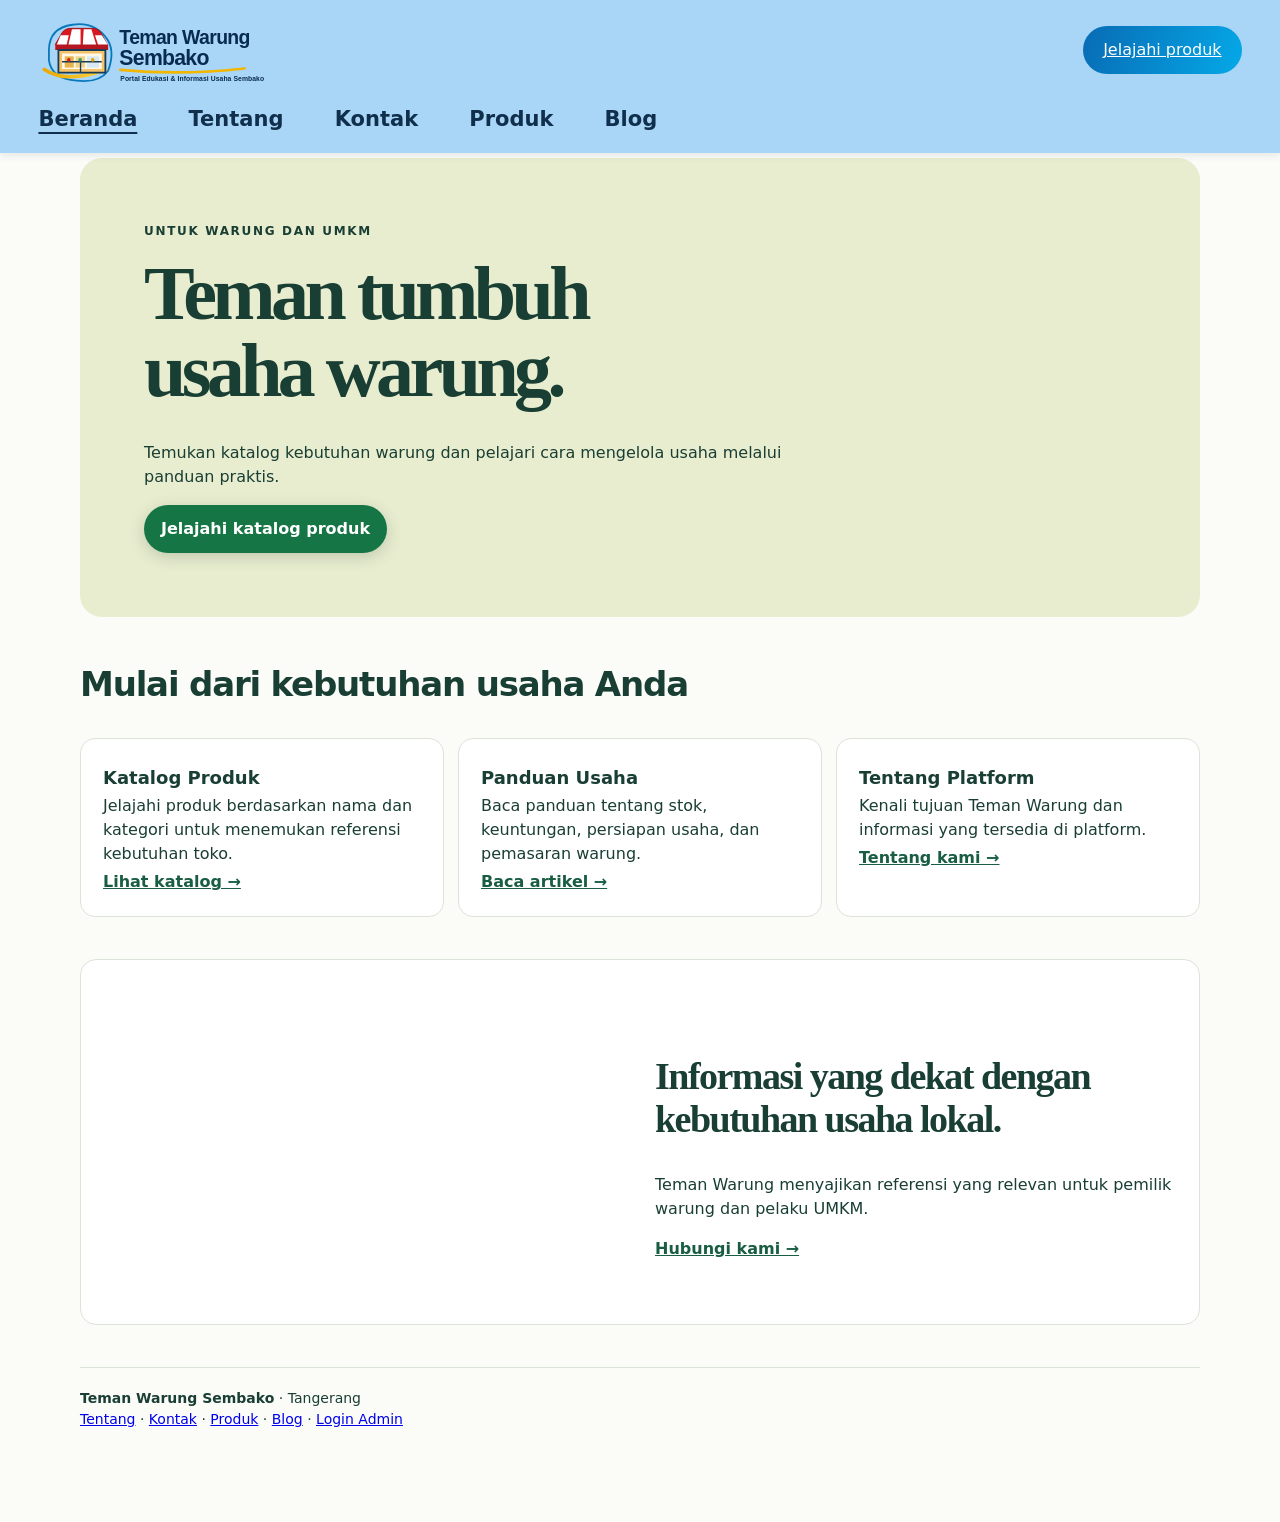
==== commit 4dbc1a0d: "Add admin dashboard entry link to site footer" ====
--- a/index.html
+++ b/index.html
@@ -1,2 +1,2 @@
 <!doctype html>
-<html lang="id"><head><meta charset="utf-8"><meta name="viewport" content="width=device-width,initial-scale=1"><meta name="robots" content="index,follow"><link rel="icon" href="/assets/teman-warung-sembako-icon.svg"><link rel="stylesheet" href="/frontend/css/site.css"><title>Teman Warung Sembako | Informasi untuk Warung & UMKM</title><meta name="description" content="Teman Warung Sembako menyajikan katalog produk dan panduan praktis untuk pemilik warung serta pelaku UMKM."><link rel="canonical" href="https://teman-warung-sembangko.vercel.app/"><meta property="og:title" content="Teman Warung Sembako"><meta property="og:description" content="Katalog produk dan panduan praktis untuk warung dan UMKM."></head><body><header class="site-header"><div class="header-inner"><div class="header-top"><a class="brand" href="/" aria-label="Teman Warung Sembako"><img src="/assets/teman-warung-sembako-logo.svg" alt="Teman Warung Sembako"></a><div class="header-actions"><a class="login-button" href="/products/">Jelajahi produk</a></div></div><nav class="main-nav" aria-label="Navigasi utama"><a href="/" aria-current="page">Beranda</a><a href="/about/">Tentang</a><a href="/contact/">Kontak</a><a href="/products/">Produk</a><a href="/blog/">Blog</a></nav></div></header><main><section class="hero"><span class="eyebrow">Untuk warung dan UMKM</span><h1>Teman tumbuh<br>usaha warung.</h1><p>Temukan katalog kebutuhan warung dan pelajari cara mengelola usaha melalui panduan praktis.</p><a class="wa-cta" href="/products/">Jelajahi katalog produk</a></section><section class="home-intro"><h2>Mulai dari kebutuhan usaha Anda</h2><div class="grid"><article class="card"><h3>Katalog Produk</h3><p>Jelajahi produk berdasarkan nama dan kategori untuk menemukan referensi kebutuhan toko.</p><a href="/products/">Lihat katalog →</a></article><article class="card"><h3>Panduan Usaha</h3><p>Baca panduan tentang stok, keuntungan, persiapan usaha, dan pemasaran warung.</p><a href="/blog/">Baca artikel →</a></article><article class="card"><h3>Tentang Platform</h3><p>Kenali tujuan Teman Warung dan informasi yang tersedia di platform.</p><a href="/about/">Tentang kami →</a></article></div></section><section class="photo-feature"><img src="/assets/warung-hero-woman.jpg" alt="Pemilik warung berada di area tokonya"><div><h2>Informasi yang dekat dengan kebutuhan usaha lokal.</h2><p>Teman Warung menyajikan referensi yang relevan untuk pemilik warung dan pelaku UMKM.</p><a href="/contact/">Hubungi kami →</a></div></section></main><footer><strong>Teman Warung Sembako</strong> · Tangerang<br><a href="/about/">Tentang</a> · <a href="/contact/">Kontak</a> · <a href="/products/">Produk</a> · <a href="/blog/">Blog</a></footer></body></html>+<html lang="id"><head><meta charset="utf-8"><meta name="viewport" content="width=device-width,initial-scale=1"><meta name="robots" content="index,follow"><link rel="icon" href="/assets/teman-warung-sembako-icon.svg"><link rel="stylesheet" href="/frontend/css/site.css"><title>Teman Warung Sembako | Informasi untuk Warung & UMKM</title><meta name="description" content="Teman Warung Sembako menyajikan katalog produk dan panduan praktis untuk pemilik warung serta pelaku UMKM."><link rel="canonical" href="https://teman-warung-sembangko.vercel.app/"><meta property="og:title" content="Teman Warung Sembako"><meta property="og:description" content="Katalog produk dan panduan praktis untuk warung dan UMKM."></head><body><header class="site-header"><div class="header-inner"><div class="header-top"><a class="brand" href="/" aria-label="Teman Warung Sembako"><img src="/assets/teman-warung-sembako-logo.svg" alt="Teman Warung Sembako"></a><div class="header-actions"><a class="login-button" href="/products/">Jelajahi produk</a></div></div><nav class="main-nav" aria-label="Navigasi utama"><a href="/" aria-current="page">Beranda</a><a href="/about/">Tentang</a><a href="/contact/">Kontak</a><a href="/products/">Produk</a><a href="/blog/">Blog</a></nav></div></header><main><section class="hero"><span class="eyebrow">Untuk warung dan UMKM</span><h1>Teman tumbuh<br>usaha warung.</h1><p>Temukan katalog kebutuhan warung dan pelajari cara mengelola usaha melalui panduan praktis.</p><a class="wa-cta" href="/products/">Jelajahi katalog produk</a></section><section class="home-intro"><h2>Mulai dari kebutuhan usaha Anda</h2><div class="grid"><article class="card"><h3>Katalog Produk</h3><p>Jelajahi produk berdasarkan nama dan kategori untuk menemukan referensi kebutuhan toko.</p><a href="/products/">Lihat katalog →</a></article><article class="card"><h3>Panduan Usaha</h3><p>Baca panduan tentang stok, keuntungan, persiapan usaha, dan pemasaran warung.</p><a href="/blog/">Baca artikel →</a></article><article class="card"><h3>Tentang Platform</h3><p>Kenali tujuan Teman Warung dan informasi yang tersedia di platform.</p><a href="/about/">Tentang kami →</a></article></div></section><section class="photo-feature"><img src="/assets/warung-hero-woman.jpg" alt="Pemilik warung berada di area tokonya"><div><h2>Informasi yang dekat dengan kebutuhan usaha lokal.</h2><p>Teman Warung menyajikan referensi yang relevan untuk pemilik warung dan pelaku UMKM.</p><a href="/contact/">Hubungi kami →</a></div></section></main><footer><strong>Teman Warung Sembako</strong> · Tangerang<br><a href="/about/">Tentang</a> · <a href="/contact/">Kontak</a> · <a href="/products/">Produk</a> · <a href="/blog/">Blog</a> · <a href="/admin/" rel="nofollow">Login Admin</a></footer></body></html>
--- a/frontend/css/site.css
+++ b/frontend/css/site.css
@@ -3,4 +3,6 @@
 .photo{display:block;width:100%;height:100%;max-width:210px;aspect-ratio:1;justify-self:center;background-size:400% 400%;background-repeat:no-repeat}.art{height:auto;aspect-ratio:1.5;background:#fff}.art .photo{height:auto;width:min(100%,165px)}.filters{flex-wrap:nowrap;overflow:auto;padding:5px 0 10px}.filters button{white-space:nowrap}.card h3{line-height:1.3}.more[hidden]{display:none}.more{display:block;margin:22px auto}.imgdetail{height:auto;aspect-ratio:2}.imgdetail .photo{width:min(100%,210px)}@media(max-width:600px){.art{aspect-ratio:1.1}.art .photo{max-width:140px}}.wa-cta{display:inline-flex;align-items:center;justify-content:center;gap:8px;background:#167545;color:#fff;border-radius:28px;padding:12px 17px;text-decoration:none;font-weight:700;box-shadow:0 4px 16px #143c3033}.wa-cta:focus-visible{outline:3px solid #dc981e;outline-offset:3px}.wa-cta svg{width:22px;height:22px;fill:none;stroke:currentColor;stroke-linejoin:round;stroke-width:1.8}#waFloat{position:fixed;bottom:max(16px,env(safe-area-inset-bottom));right:16px;z-index:4}#waDialog{margin-top:16px}footer{padding-bottom:72px}.site-header{width:100%;margin:0;padding:16px 0 0;background:#a9d5f6;color:#123b5b;box-shadow:0 2px 8px #102b421c;position:relative;z-index:5}.header-inner{width:min(1320px,94%);margin:auto}.header-top{display:flex;align-items:center;justify-content:space-between;gap:22px;flex-wrap:wrap}.site-header .brand{display:flex;align-items:center;gap:9px;color:#102f4c;text-decoration:none;font-size:clamp(17px,2vw,23px);font-weight:850;letter-spacing:-.04em;white-space:nowrap}.site-header .brand i{font-style:normal;border:1px solid #174e73;border-radius:50%;padding:9px 7px;background:transparent;color:#123b5b;font-size:18px}.header-search{display:flex;align-items:center;flex:1;max-width:650px;min-width:220px;background:#fff;border-radius:32px;overflow:hidden;height:54px}.header-search input{border:0!important;outline:0;box-shadow:none;width:100%;padding:0 24px!important;font-size:17px}.header-search button{height:54px;width:78px;border:0;border-radius:32px;background:linear-gradient(110deg,#0874bd,#05a9e8);color:white;font-size:28px}.header-actions{display:flex;align-items:center;gap:9px}.header-actions button{border:0;background:transparent;color:#0878bd;font-size:21px;font-weight:750;padding:8px 10px}.header-actions button span{display:inline-grid;place-items:center;min-width:22px;height:22px;padding:0 5px;border-radius:20px;background:#b00008;color:#fff;font-size:12px}.header-actions .login-button{border-radius:28px;background:linear-gradient(110deg,#086bb4,#05a9e8);color:#fff;font-size:16px;padding:12px 20px}.main-nav{display:flex;align-items:center;gap:clamp(18px,4vw,52px);padding:20px 0 17px;flex-wrap:wrap}.main-nav>a,.info-menu summary{color:#102f4c;text-decoration:none;font-size:clamp(16px,1.7vw,21px);font-weight:650;cursor:pointer;list-style:none}.info-menu{position:relative}.info-menu summary::-webkit-details-marker{display:none}.info-dropdown{position:absolute;top:calc(100% + 12px);left:0;min-width:175px;padding:9px;background:#fff;border:1px solid #d6e8f5;border-radius:12px;box-shadow:0 10px 25px #123b5b20;display:grid;gap:5px}.info-dropdown a{padding:8px 10px;color:#123b5b;text-decoration:none;border-radius:7px}.info-dropdown a:hover{background:#eaf6ff}@media(max-width:760px){.header-top{gap:10px}.header-search{order:3;flex-basis:100%;max-width:none;height:46px}.header-search button{height:46px;width:60px}.header-actions{margin-left:auto}.header-actions .login-button{font-size:13px;padding:10px 13px}.main-nav{gap:17px;padding:15px 0}.main-nav>a,.info-menu summary{font-size:15px}}@media(max-width:430px){.site-header .brand span{max-width:155px;white-space:normal;line-height:1.1}.header-actions{gap:2px}.header-actions button{font-size:17px;padding:6px}.header-actions .login-button{font-size:12px}.main-nav{gap:12px}.main-nav>a,.info-menu summary{font-size:13px}}.site-header .brand{display:flex;align-items:center;flex:0 0 auto;line-height:0}.site-header .brand img{display:block;width:clamp(220px,22vw,310px);height:auto;max-height:78px;object-fit:contain}.site-header .brand i{display:none}@media(max-width:760px){.site-header .brand img{width:clamp(190px,48vw,260px);max-height:66px}}@media(max-width:430px){.site-header .brand img{width:190px;max-height:58px}}
 .auth-tabs{display:flex;gap:8px;margin:12px 0 18px}.auth-tabs button{flex:1}.auth-tabs .active{background:var(--green);color:#fff}.auth-form label{font-weight:650}.auth-form input{width:100%}.auth-note{background:#eef5ed;border-radius:10px;padding:10px 12px;font-size:13px;margin:10px 0}.auth-google{width:100%;margin-top:10px}.auth-actions{display:flex;gap:8px;flex-wrap:wrap}.auth-actions button{flex:1}.auth-error{color:#a12626;min-height:1.4em}.auth-success{color:#17633f;min-height:1.4em}.account-card{border:1px solid var(--line);border-radius:12px;padding:14px}.auth-small{font-size:12px;color:#58685e}
 /* Shared authentication UI */
-.auth-tabs{display:flex;gap:8px;margin:12px 0 18px}.auth-tabs button{flex:1}.auth-tabs .active{background:var(--green);color:#fff}.auth-form label{font-weight:650}.auth-form input{width:100%}.auth-note{background:#eef5ed;border-radius:10px;padding:10px 12px;font-size:13px;margin:10px 0}.auth-google{width:100%;margin-top:10px}.auth-actions{display:flex;gap:8px;flex-wrap:wrap}.auth-actions button{flex:1}.auth-error{color:#a12626;min-height:1.4em}.auth-success{color:#17633f;min-height:1.4em}.account-card{border:1px solid var(--line);border-radius:12px;padding:14px}.auth-small{font-size:12px;color:#58685e}+.auth-tabs{display:flex;gap:8px;margin:12px 0 18px}.auth-tabs button{flex:1}.auth-tabs .active{background:var(--green);color:#fff}.auth-form label{font-weight:650}.auth-form input{width:100%}.auth-note{background:#eef5ed;border-radius:10px;padding:10px 12px;font-size:13px;margin:10px 0}.auth-google{width:100%;margin-top:10px}.auth-actions{display:flex;gap:8px;flex-wrap:wrap}.auth-actions button{flex:1}.auth-error{color:#a12626;min-height:1.4em}.auth-success{color:#17633f;min-height:1.4em}.account-card{border:1px solid var(--line);border-radius:12px;padding:14px}.auth-small{font-size:12px;color:#58685e}
+/* Multi-page content layouts */
+.home-intro{margin:42px 0}.home-intro h2,.content-page h2{font-size:clamp(24px,3vw,34px);letter-spacing:-.035em}.home-intro .grid{grid-template-columns:repeat(3,minmax(0,1fr));margin-top:18px}.home-intro .card{padding:22px}.home-intro .card a,.photo-feature a{font-weight:700;color:var(--green)}.photo-feature{display:grid;grid-template-columns:minmax(0,1fr) minmax(0,1fr);gap:30px;align-items:center;margin:42px 0;padding:22px;border:1px solid var(--line);border-radius:16px;background:#fff}.photo-feature img{width:100%;height:320px;object-fit:cover;border-radius:10px}.photo-feature h2{font:700 clamp(26px,3vw,38px)/1.15 Georgia,serif;letter-spacing:-.04em}.content-page{min-height:55vh;padding:40px 0}.content-page h1{font:700 clamp(36px,6vw,58px)/1.08 Georgia,serif;letter-spacing:-.05em}.contact-panel{border:1px solid var(--line);border-radius:14px;padding:22px;max-width:620px;background:#fff}.site-header a[aria-current="page"]{text-decoration:underline;text-underline-offset:6px}@media(max-width:760px){.home-intro .grid{grid-template-columns:1fr}.photo-feature{grid-template-columns:1fr;padding:14px}.photo-feature img{height:240px}}
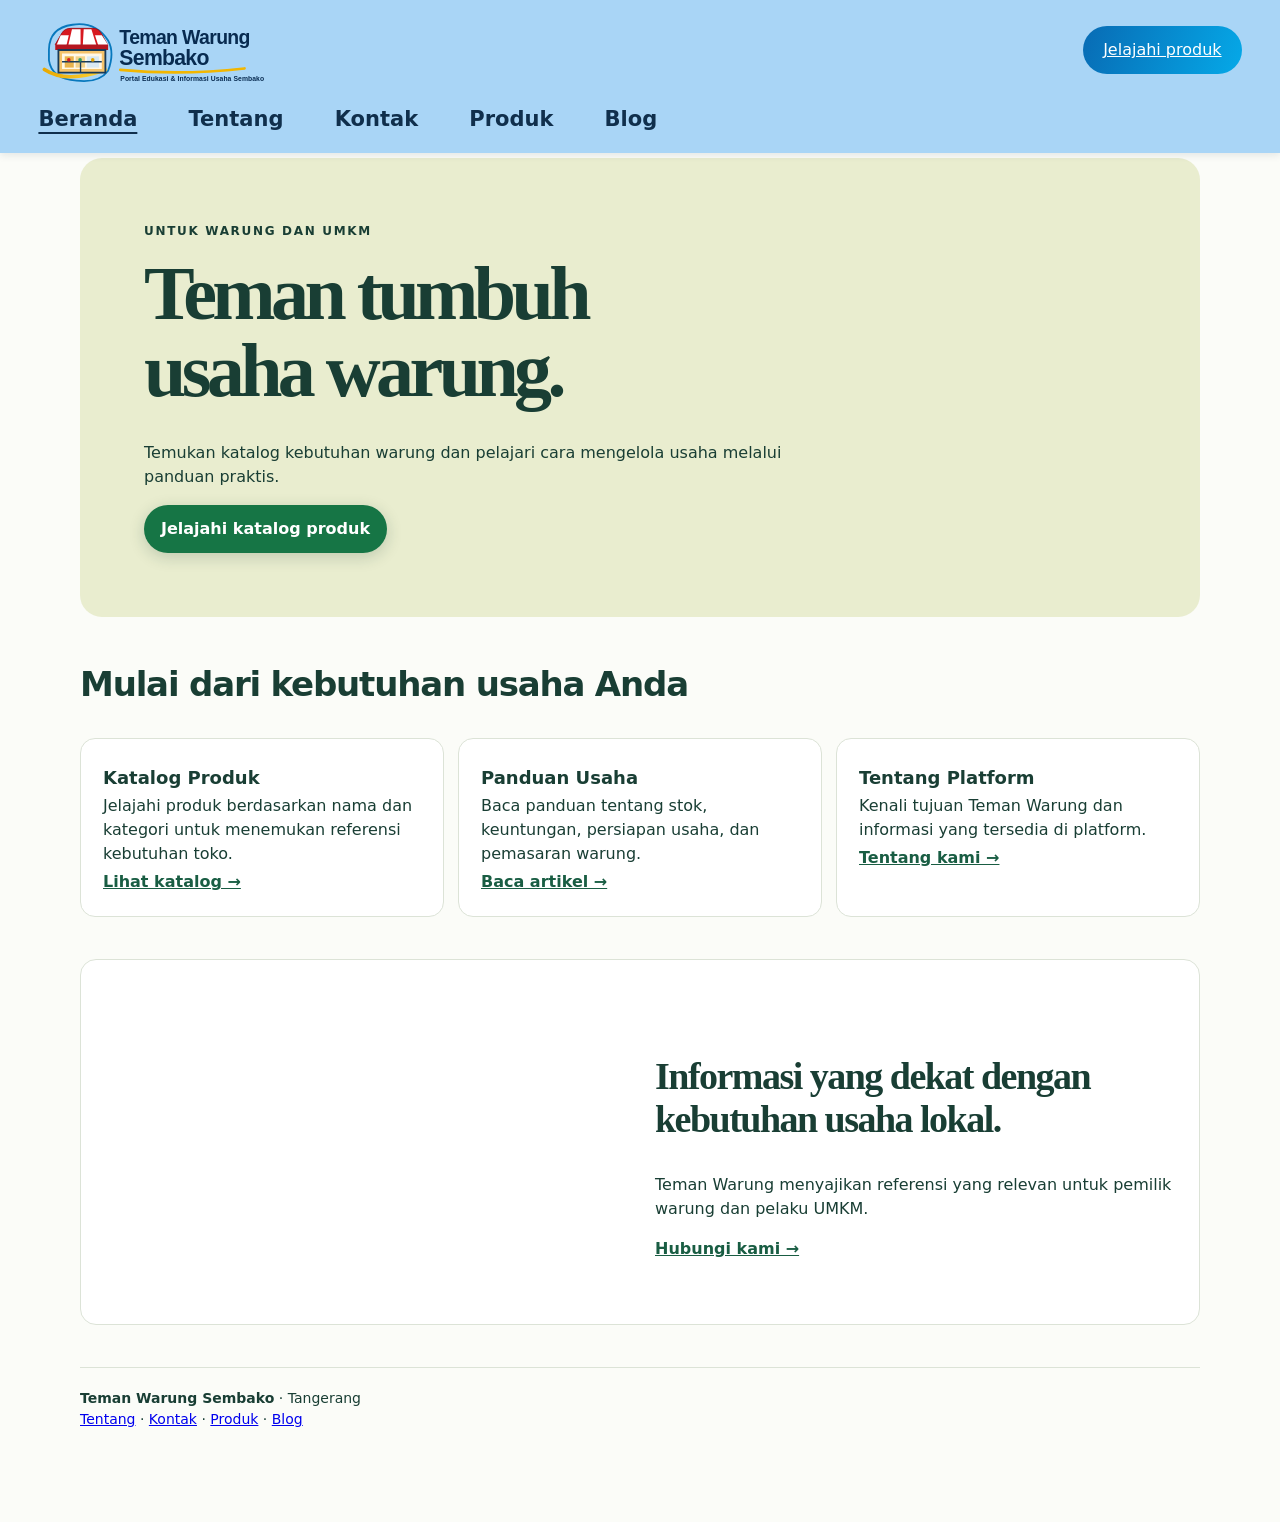
==== commit 0d51660e: "Merge df03c86b95582c8e4b9ecd9527de5c3f653d68c7 into 6fe1440fa67f030e60e0cc1c23f11daf078aed2a" ====
--- a/index.html
+++ b/index.html
@@ -1,2 +1,2 @@
 <!doctype html>
-<html lang="id"><head><meta charset="utf-8"><meta name="viewport" content="width=device-width,initial-scale=1"><meta name="robots" content="index,follow"><link rel="icon" href="/assets/teman-warung-sembako-icon.svg"><link rel="stylesheet" href="/frontend/css/site.css"><title>Teman Warung Sembako | Informasi untuk Warung & UMKM</title><meta name="description" content="Teman Warung Sembako menyajikan katalog produk dan panduan praktis untuk pemilik warung serta pelaku UMKM."><link rel="canonical" href="https://teman-warung-sembangko.vercel.app/"><meta property="og:title" content="Teman Warung Sembako"><meta property="og:description" content="Katalog produk dan panduan praktis untuk warung dan UMKM."></head><body><header class="site-header"><div class="header-inner"><div class="header-top"><a class="brand" href="/" aria-label="Teman Warung Sembako"><img src="/assets/teman-warung-sembako-logo.svg" alt="Teman Warung Sembako"></a><div class="header-actions"><a class="login-button" href="/products/">Jelajahi produk</a></div></div><nav class="main-nav" aria-label="Navigasi utama"><a href="/" aria-current="page">Beranda</a><a href="/about/">Tentang</a><a href="/contact/">Kontak</a><a href="/products/">Produk</a><a href="/blog/">Blog</a></nav></div></header><main><section class="hero"><span class="eyebrow">Untuk warung dan UMKM</span><h1>Teman tumbuh<br>usaha warung.</h1><p>Temukan katalog kebutuhan warung dan pelajari cara mengelola usaha melalui panduan praktis.</p><a class="wa-cta" href="/products/">Jelajahi katalog produk</a></section><section class="home-intro"><h2>Mulai dari kebutuhan usaha Anda</h2><div class="grid"><article class="card"><h3>Katalog Produk</h3><p>Jelajahi produk berdasarkan nama dan kategori untuk menemukan referensi kebutuhan toko.</p><a href="/products/">Lihat katalog →</a></article><article class="card"><h3>Panduan Usaha</h3><p>Baca panduan tentang stok, keuntungan, persiapan usaha, dan pemasaran warung.</p><a href="/blog/">Baca artikel →</a></article><article class="card"><h3>Tentang Platform</h3><p>Kenali tujuan Teman Warung dan informasi yang tersedia di platform.</p><a href="/about/">Tentang kami →</a></article></div></section><section class="photo-feature"><img src="/assets/warung-hero-woman.jpg" alt="Pemilik warung berada di area tokonya"><div><h2>Informasi yang dekat dengan kebutuhan usaha lokal.</h2><p>Teman Warung menyajikan referensi yang relevan untuk pemilik warung dan pelaku UMKM.</p><a href="/contact/">Hubungi kami →</a></div></section></main><footer><strong>Teman Warung Sembako</strong> · Tangerang<br><a href="/about/">Tentang</a> · <a href="/contact/">Kontak</a> · <a href="/products/">Produk</a> · <a href="/blog/">Blog</a> · <a href="/admin/" rel="nofollow">Login Admin</a></footer></body></html>+<html lang="id"><head><meta charset="utf-8"><meta name="viewport" content="width=device-width,initial-scale=1"><meta name="robots" content="index,follow"><link rel="icon" href="/assets/teman-warung-sembako-icon.svg"><link rel="stylesheet" href="/frontend/css/site.css"><title>Teman Warung Sembako | Informasi untuk Warung & UMKM</title><meta name="description" content="Teman Warung Sembako menyajikan katalog produk dan panduan praktis untuk pemilik warung serta pelaku UMKM."><link rel="canonical" href="https://teman-warung-sembangko.vercel.app/"><meta property="og:title" content="Teman Warung Sembako"><meta property="og:description" content="Katalog produk dan panduan praktis untuk warung dan UMKM."></head><body><header class="site-header"><div class="header-inner"><div class="header-top"><a class="brand" href="/" aria-label="Teman Warung Sembako"><img src="/assets/teman-warung-sembako-logo.svg" alt="Teman Warung Sembako"></a><div class="header-actions"><a class="login-button" href="/products/">Jelajahi produk</a></div></div><nav class="main-nav" aria-label="Navigasi utama"><a href="/" aria-current="page">Beranda</a><a href="/about/">Tentang</a><a href="/contact/">Kontak</a><a href="/products/">Produk</a><a href="/blog/">Blog</a></nav></div></header><main><section class="hero"><span class="eyebrow">Untuk warung dan UMKM</span><h1>Teman tumbuh<br>usaha warung.</h1><p>Temukan katalog kebutuhan warung dan pelajari cara mengelola usaha melalui panduan praktis.</p><a class="wa-cta" href="/products/">Jelajahi katalog produk</a></section><section class="home-intro"><h2>Mulai dari kebutuhan usaha Anda</h2><div class="grid"><article class="card"><h3>Katalog Produk</h3><p>Jelajahi produk berdasarkan nama dan kategori untuk menemukan referensi kebutuhan toko.</p><a href="/products/">Lihat katalog →</a></article><article class="card"><h3>Panduan Usaha</h3><p>Baca panduan tentang stok, keuntungan, persiapan usaha, dan pemasaran warung.</p><a href="/blog/">Baca artikel →</a></article><article class="card"><h3>Tentang Platform</h3><p>Kenali tujuan Teman Warung dan informasi yang tersedia di platform.</p><a href="/about/">Tentang kami →</a></article></div></section><section class="photo-feature"><img src="/assets/warung-hero-woman.jpg" alt="Pemilik warung berada di area tokonya"><div><h2>Informasi yang dekat dengan kebutuhan usaha lokal.</h2><p>Teman Warung menyajikan referensi yang relevan untuk pemilik warung dan pelaku UMKM.</p><a href="/contact/">Hubungi kami →</a></div></section></main><footer><strong>Teman Warung Sembako</strong> · Tangerang<br><a href="/about/">Tentang</a> · <a href="/contact/">Kontak</a> · <a href="/products/">Produk</a> · <a href="/blog/">Blog</a></footer></body></html>
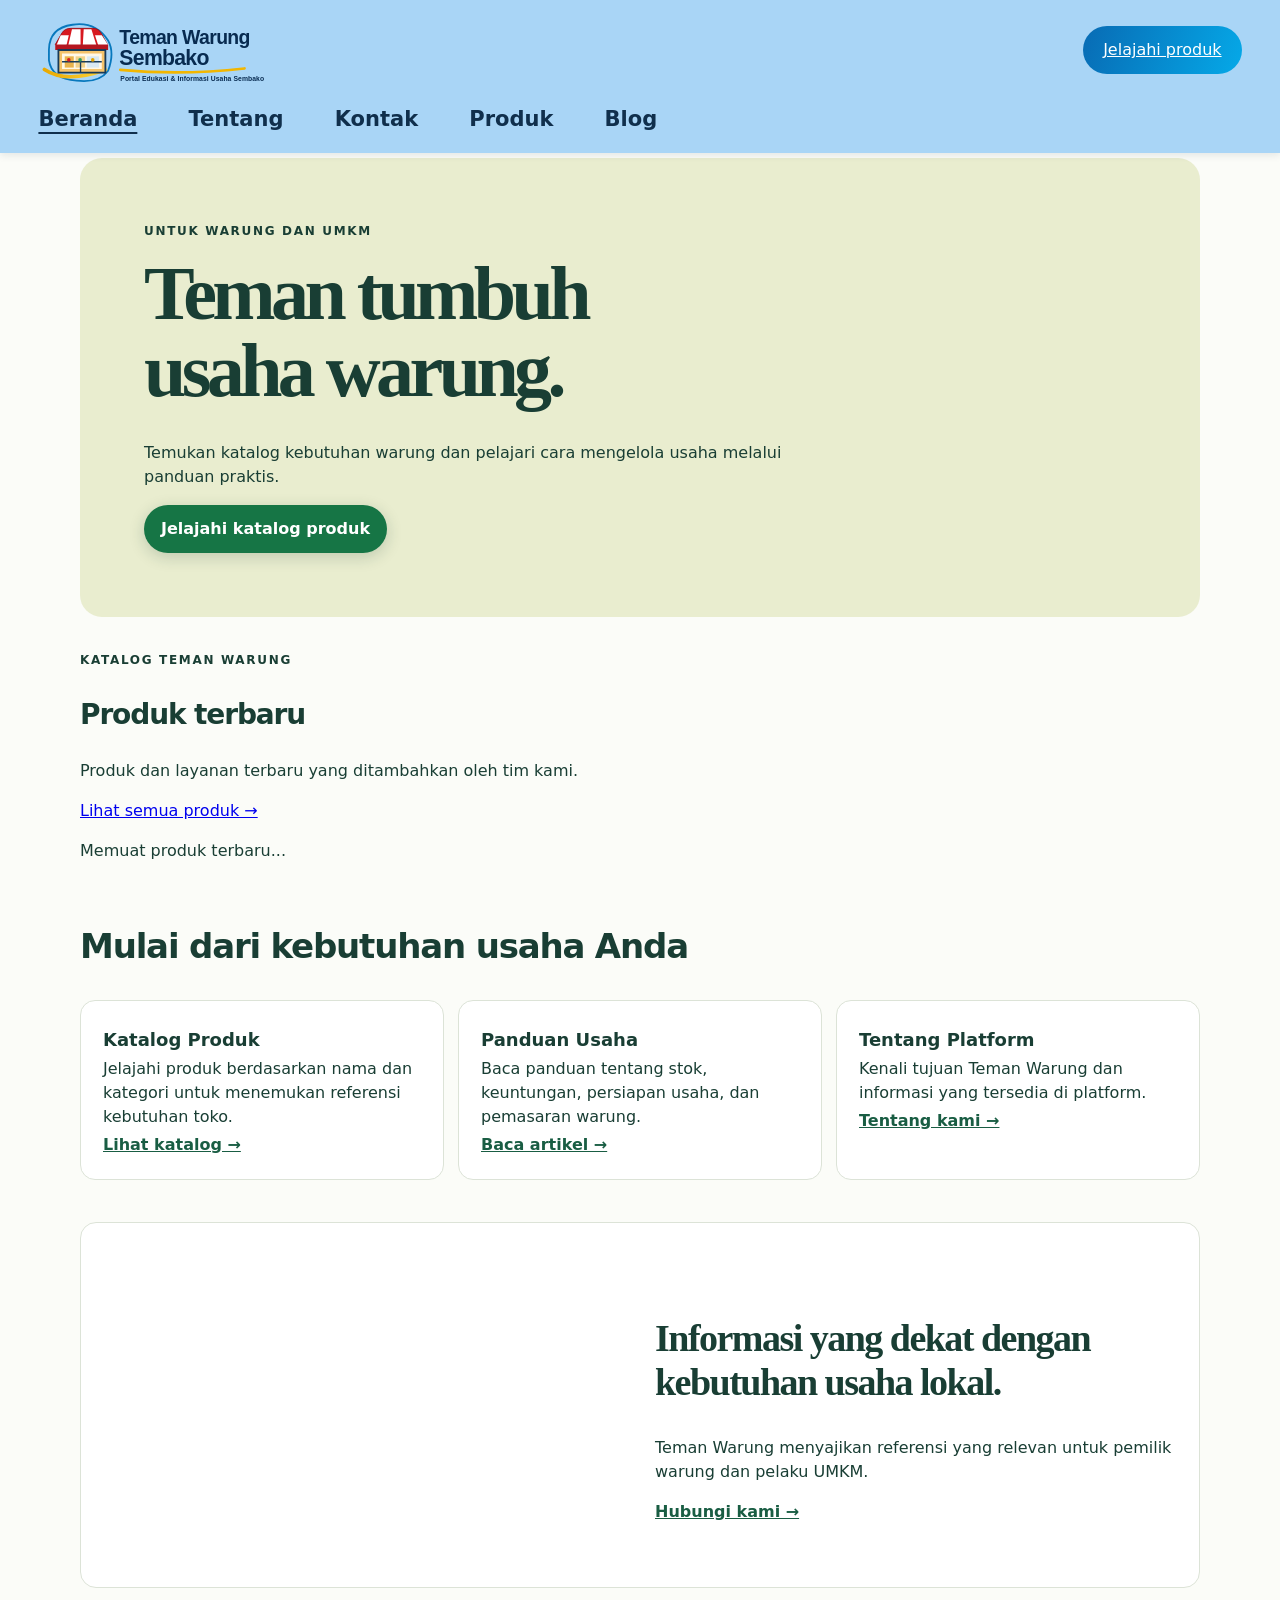
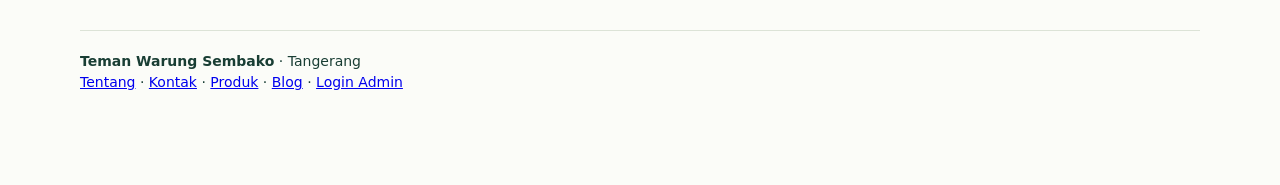
==== commit 1caab759: "Show latest admin products at top of homepage" ====
--- a/index.html
+++ b/index.html
@@ -1,2 +1,2 @@
 <!doctype html>
-<html lang="id"><head><meta charset="utf-8"><meta name="viewport" content="width=device-width,initial-scale=1"><meta name="robots" content="index,follow"><link rel="icon" href="/assets/teman-warung-sembako-icon.svg"><link rel="stylesheet" href="/frontend/css/site.css"><title>Teman Warung Sembako | Informasi untuk Warung & UMKM</title><meta name="description" content="Teman Warung Sembako menyajikan katalog produk dan panduan praktis untuk pemilik warung serta pelaku UMKM."><link rel="canonical" href="https://teman-warung-sembangko.vercel.app/"><meta property="og:title" content="Teman Warung Sembako"><meta property="og:description" content="Katalog produk dan panduan praktis untuk warung dan UMKM."></head><body><header class="site-header"><div class="header-inner"><div class="header-top"><a class="brand" href="/" aria-label="Teman Warung Sembako"><img src="/assets/teman-warung-sembako-logo.svg" alt="Teman Warung Sembako"></a><div class="header-actions"><a class="login-button" href="/products/">Jelajahi produk</a></div></div><nav class="main-nav" aria-label="Navigasi utama"><a href="/" aria-current="page">Beranda</a><a href="/about/">Tentang</a><a href="/contact/">Kontak</a><a href="/products/">Produk</a><a href="/blog/">Blog</a></nav></div></header><main><section class="hero"><span class="eyebrow">Untuk warung dan UMKM</span><h1>Teman tumbuh<br>usaha warung.</h1><p>Temukan katalog kebutuhan warung dan pelajari cara mengelola usaha melalui panduan praktis.</p><a class="wa-cta" href="/products/">Jelajahi katalog produk</a></section><section class="home-intro"><h2>Mulai dari kebutuhan usaha Anda</h2><div class="grid"><article class="card"><h3>Katalog Produk</h3><p>Jelajahi produk berdasarkan nama dan kategori untuk menemukan referensi kebutuhan toko.</p><a href="/products/">Lihat katalog →</a></article><article class="card"><h3>Panduan Usaha</h3><p>Baca panduan tentang stok, keuntungan, persiapan usaha, dan pemasaran warung.</p><a href="/blog/">Baca artikel →</a></article><article class="card"><h3>Tentang Platform</h3><p>Kenali tujuan Teman Warung dan informasi yang tersedia di platform.</p><a href="/about/">Tentang kami →</a></article></div></section><section class="photo-feature"><img src="/assets/warung-hero-woman.jpg" alt="Pemilik warung berada di area tokonya"><div><h2>Informasi yang dekat dengan kebutuhan usaha lokal.</h2><p>Teman Warung menyajikan referensi yang relevan untuk pemilik warung dan pelaku UMKM.</p><a href="/contact/">Hubungi kami →</a></div></section></main><footer><strong>Teman Warung Sembako</strong> · Tangerang<br><a href="/about/">Tentang</a> · <a href="/contact/">Kontak</a> · <a href="/products/">Produk</a> · <a href="/blog/">Blog</a></footer></body></html>+<html lang="id"><head><meta charset="utf-8"><meta name="viewport" content="width=device-width,initial-scale=1"><meta name="robots" content="index,follow"><link rel="icon" href="/assets/teman-warung-sembako-icon.svg"><link rel="stylesheet" href="/frontend/css/site.css"><title>Teman Warung Sembako | Informasi untuk Warung & UMKM</title><meta name="description" content="Teman Warung Sembako menyajikan katalog produk dan panduan praktis untuk pemilik warung serta pelaku UMKM."><link rel="canonical" href="https://teman-warung-sembangko.vercel.app/"><meta property="og:title" content="Teman Warung Sembako"><meta property="og:description" content="Katalog produk dan panduan praktis untuk warung dan UMKM."></head><body><header class="site-header"><div class="header-inner"><div class="header-top"><a class="brand" href="/" aria-label="Teman Warung Sembako"><img src="/assets/teman-warung-sembako-logo.svg" alt="Teman Warung Sembako"></a><div class="header-actions"><a class="login-button" href="/products/">Jelajahi produk</a></div></div><nav class="main-nav" aria-label="Navigasi utama"><a href="/" aria-current="page">Beranda</a><a href="/about/">Tentang</a><a href="/contact/">Kontak</a><a href="/products/">Produk</a><a href="/blog/">Blog</a></nav></div></header><main><section class="hero"><span class="eyebrow">Untuk warung dan UMKM</span><h1>Teman tumbuh<br>usaha warung.</h1><p>Temukan katalog kebutuhan warung dan pelajari cara mengelola usaha melalui panduan praktis.</p><a class="wa-cta" href="/products/">Jelajahi katalog produk</a></section><section class="home-products" id="produk-terbaru" aria-labelledby="latestProductsTitle"><div class="home-products-heading"><div><span class="eyebrow">Katalog Teman Warung</span><h2 id="latestProductsTitle">Produk terbaru</h2><p>Produk dan layanan terbaru yang ditambahkan oleh tim kami.</p></div><a class="home-products-more" href="/products/">Lihat semua produk →</a></div><p id="homeProductsStatus" class="home-products-status" role="status">Memuat produk terbaru...</p><div id="homeProductsGrid" class="grid home-products-grid"></div></section><section class="home-intro"><h2>Mulai dari kebutuhan usaha Anda</h2><div class="grid"><article class="card"><h3>Katalog Produk</h3><p>Jelajahi produk berdasarkan nama dan kategori untuk menemukan referensi kebutuhan toko.</p><a href="/products/">Lihat katalog →</a></article><article class="card"><h3>Panduan Usaha</h3><p>Baca panduan tentang stok, keuntungan, persiapan usaha, dan pemasaran warung.</p><a href="/blog/">Baca artikel →</a></article><article class="card"><h3>Tentang Platform</h3><p>Kenali tujuan Teman Warung dan informasi yang tersedia di platform.</p><a href="/about/">Tentang kami →</a></article></div></section><section class="photo-feature"><img src="/assets/warung-hero-woman.jpg" alt="Pemilik warung berada di area tokonya"><div><h2>Informasi yang dekat dengan kebutuhan usaha lokal.</h2><p>Teman Warung menyajikan referensi yang relevan untuk pemilik warung dan pelaku UMKM.</p><a href="/contact/">Hubungi kami →</a></div></section></main><footer><strong>Teman Warung Sembako</strong> · Tangerang<br><a href="/about/">Tentang</a> · <a href="/contact/">Kontak</a> · <a href="/products/">Produk</a> · <a href="/blog/">Blog</a> · <a href="/admin/" rel="nofollow">Login Admin</a></footer><script type="module" src="/frontend/js/pages/home-products.js"></script></body></html>
